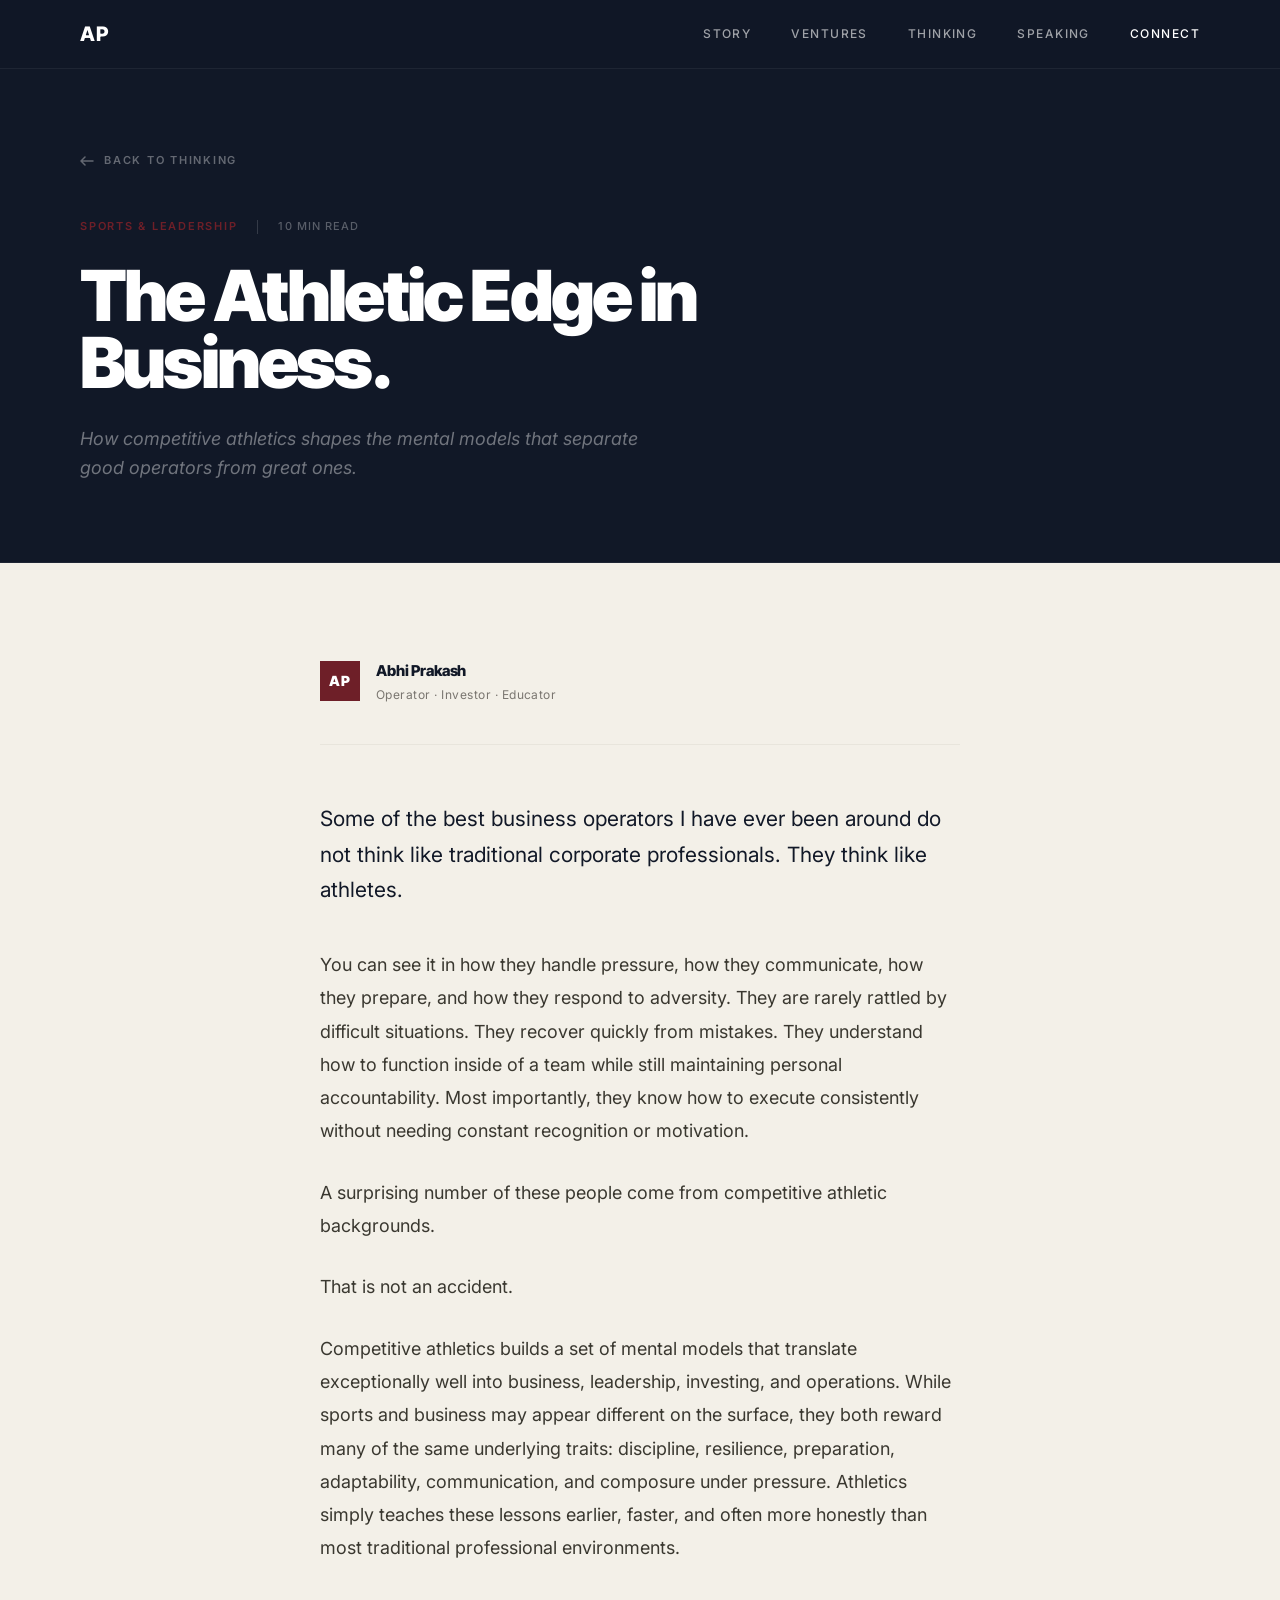
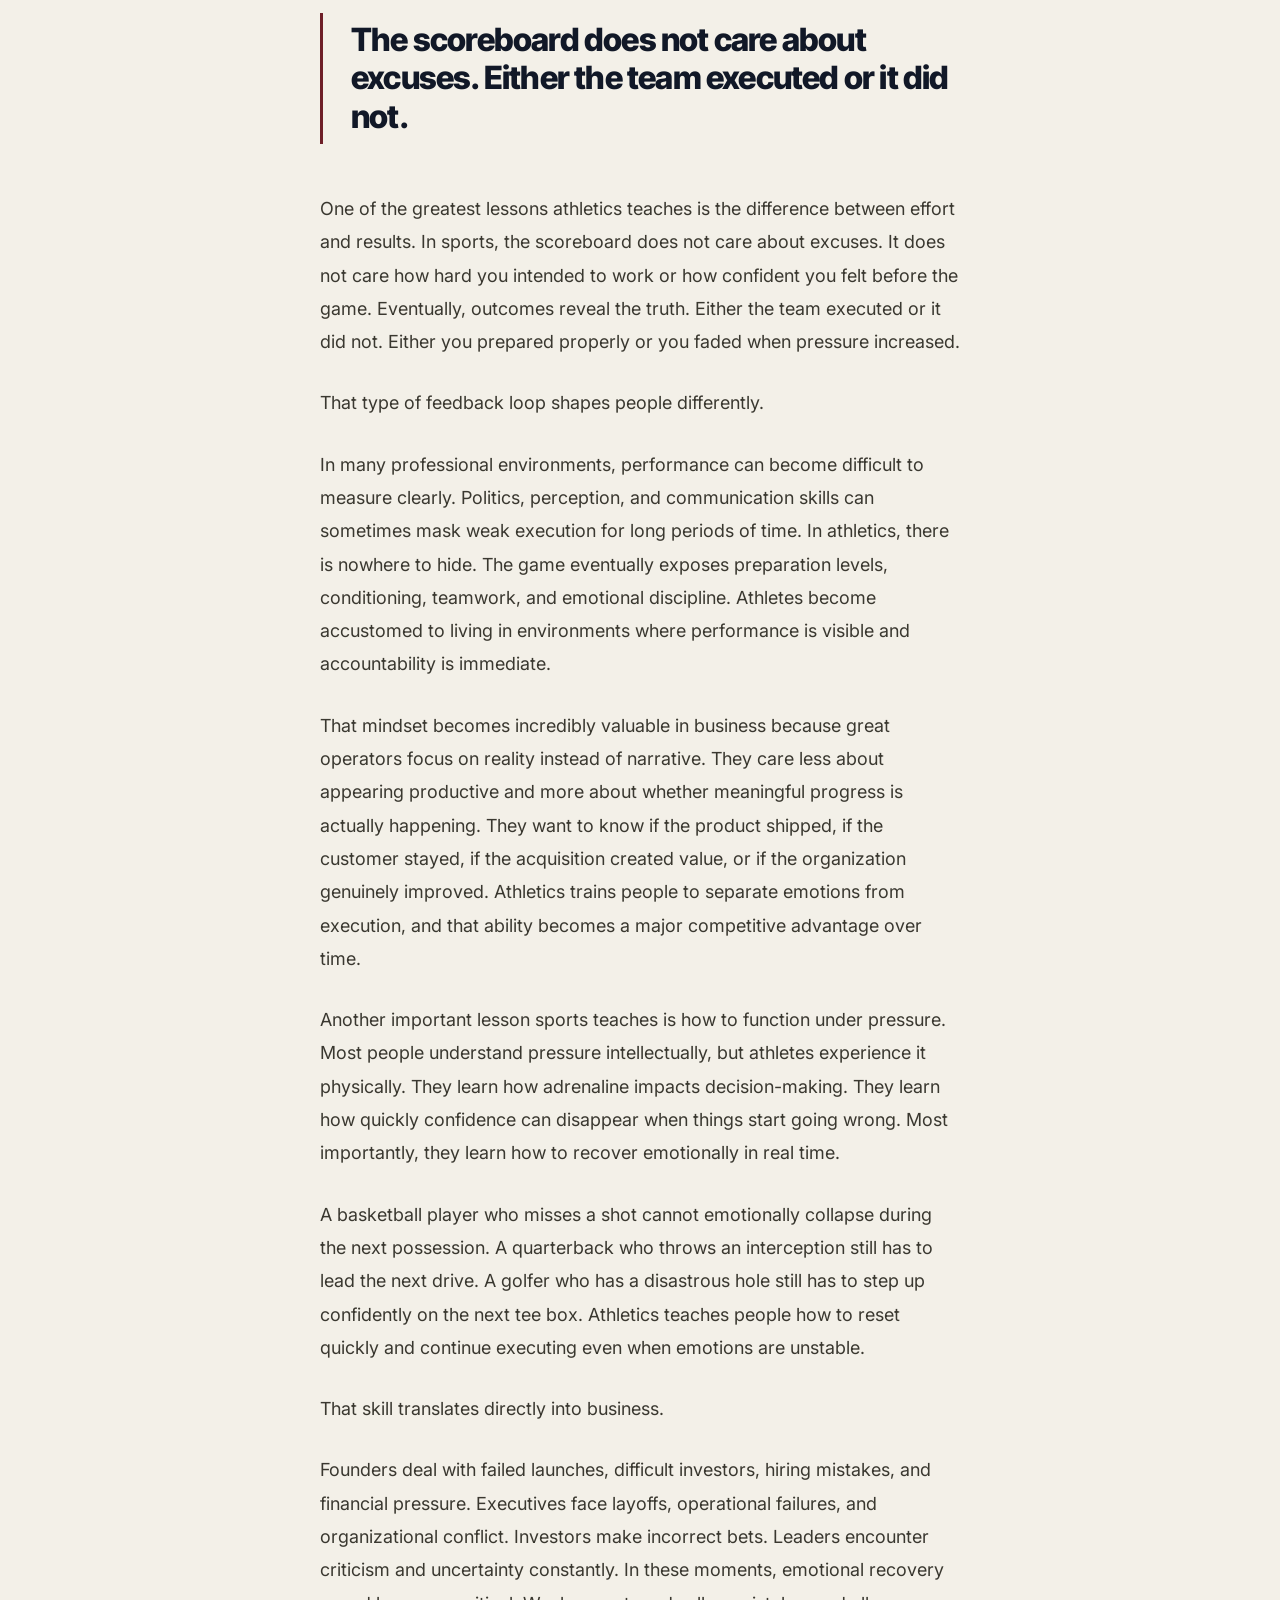
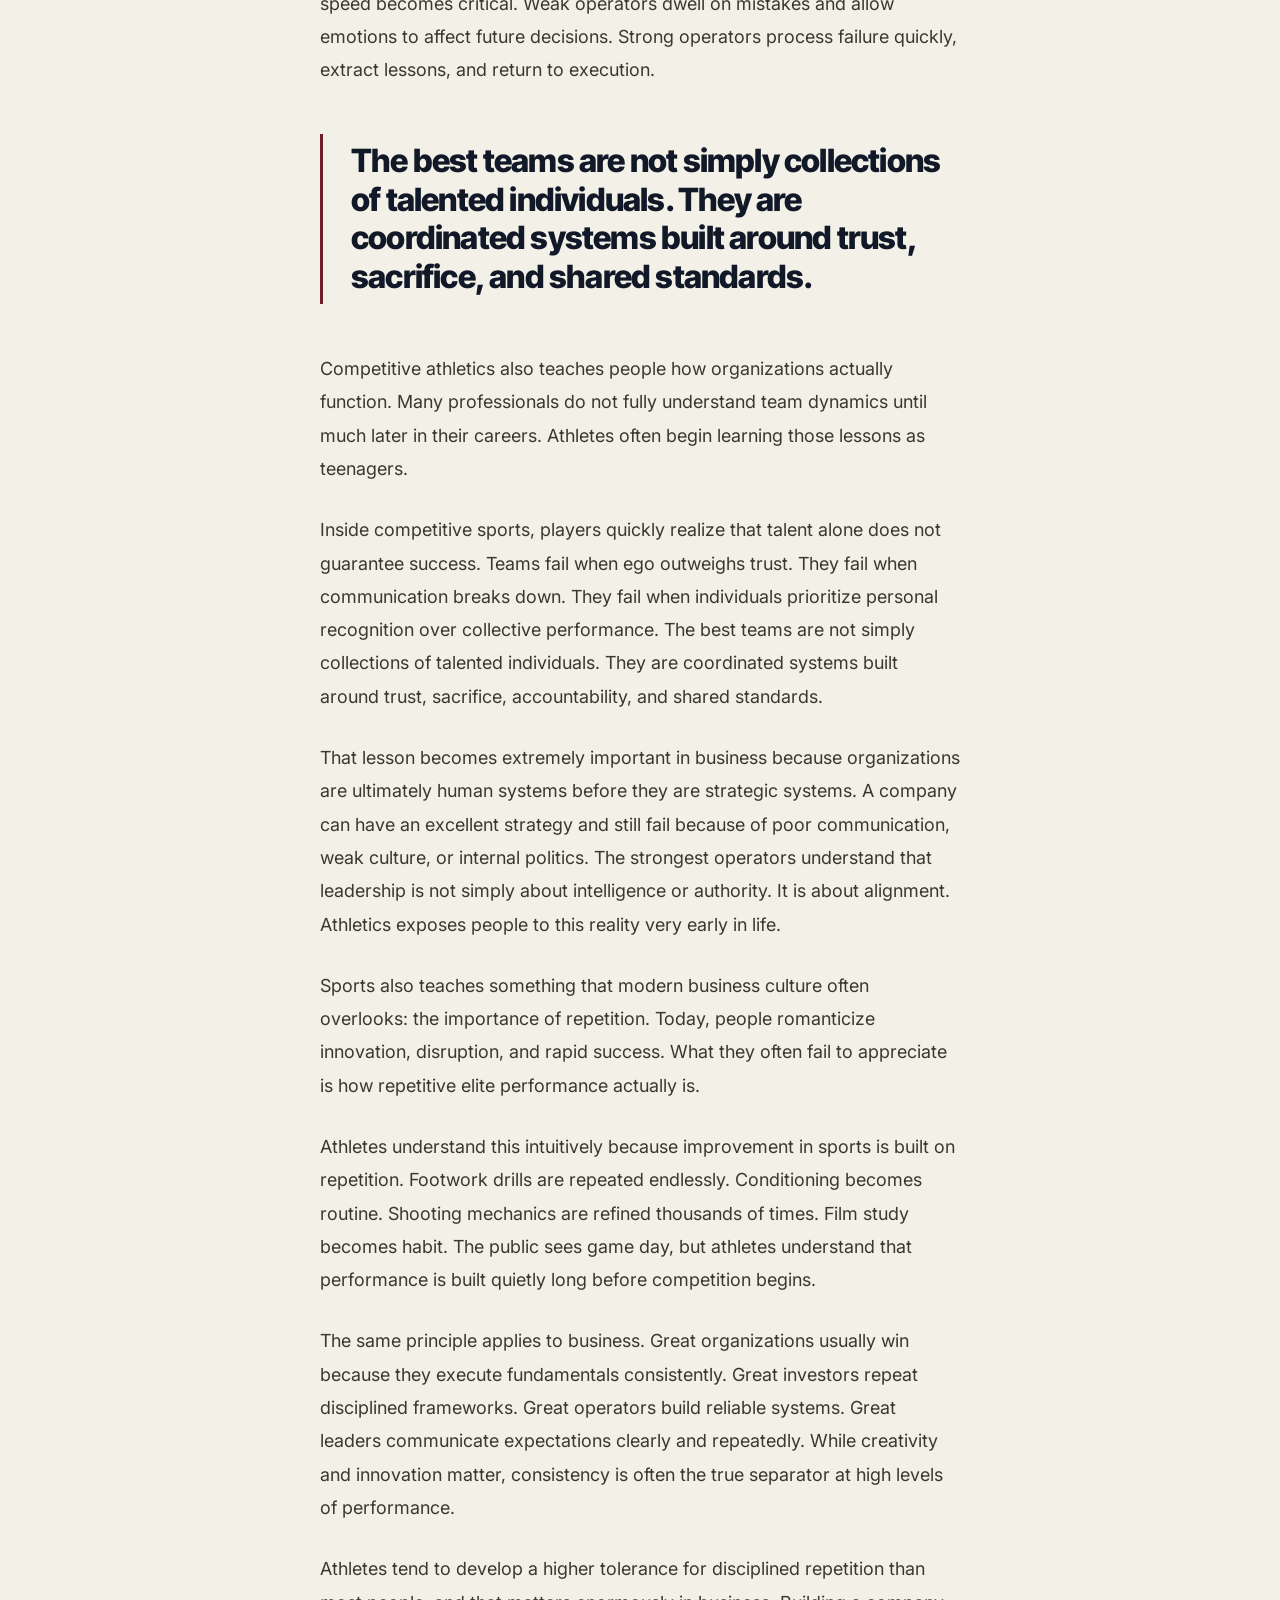
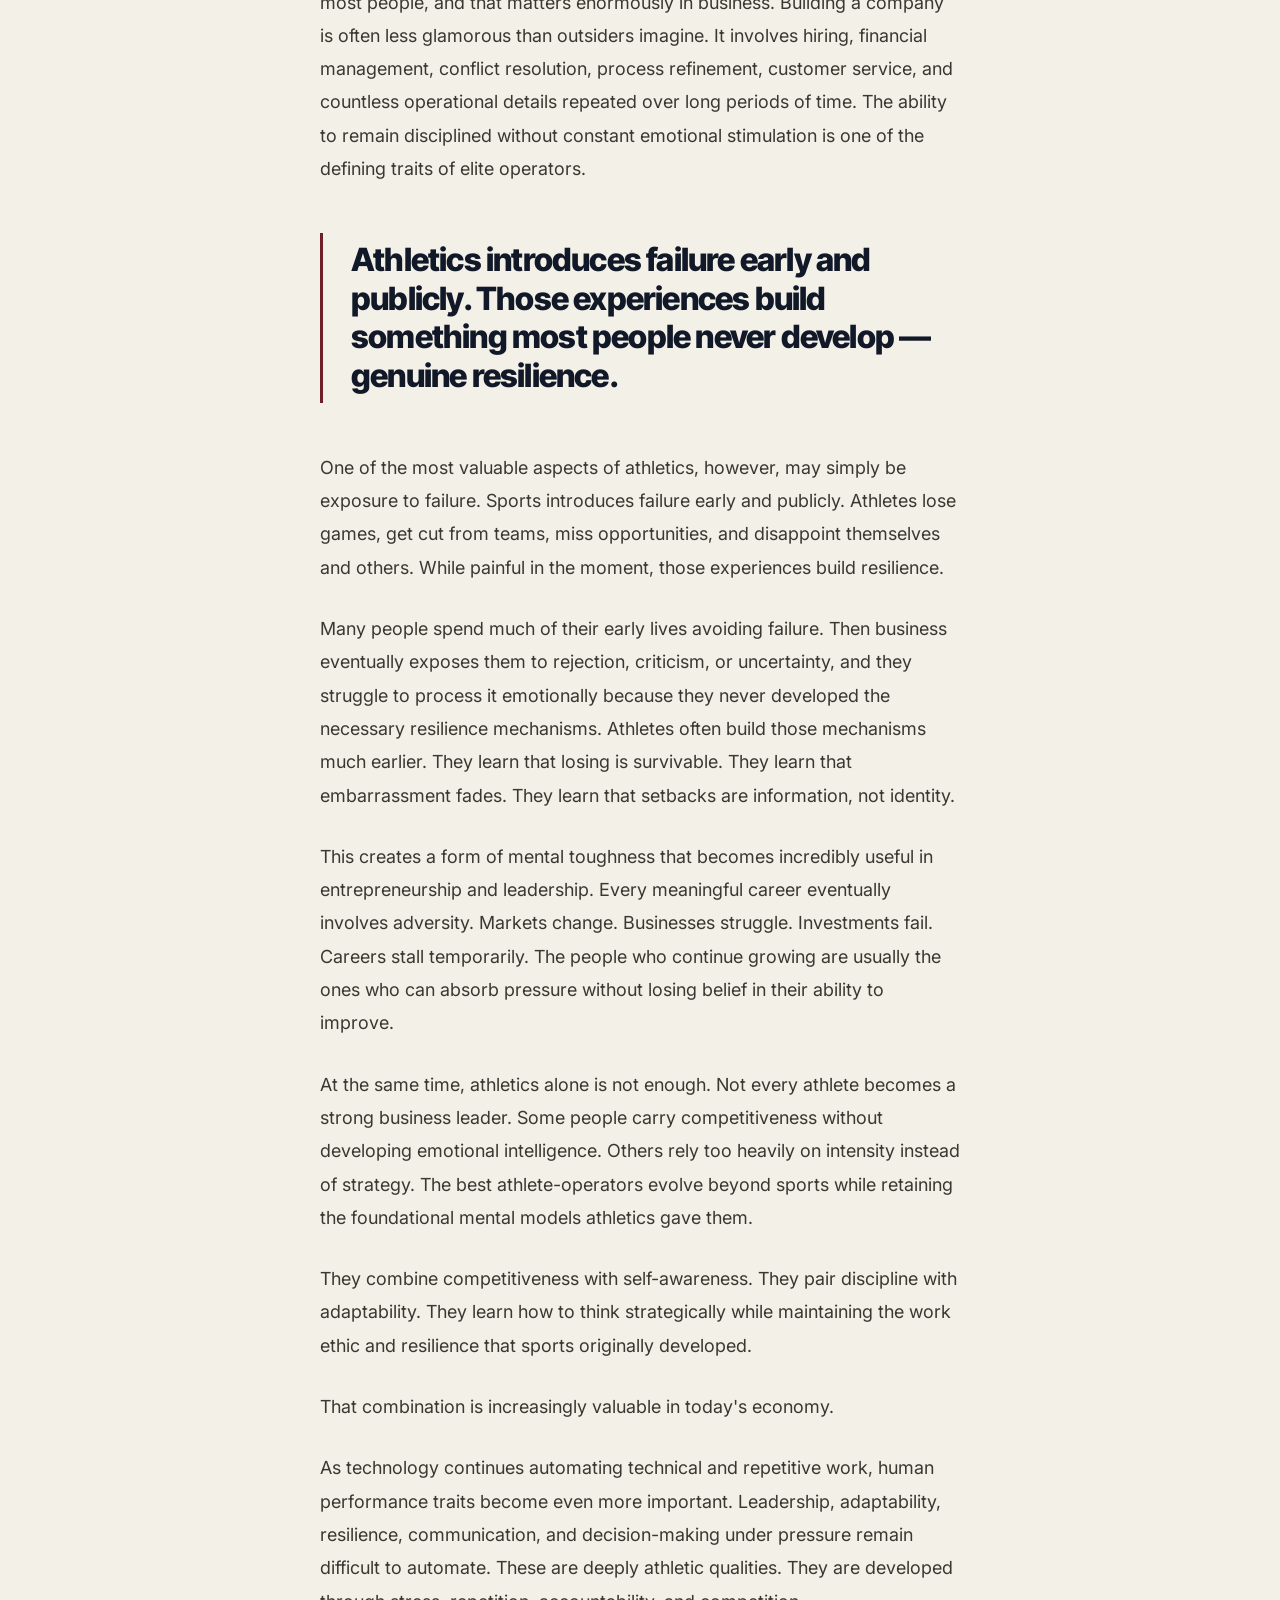
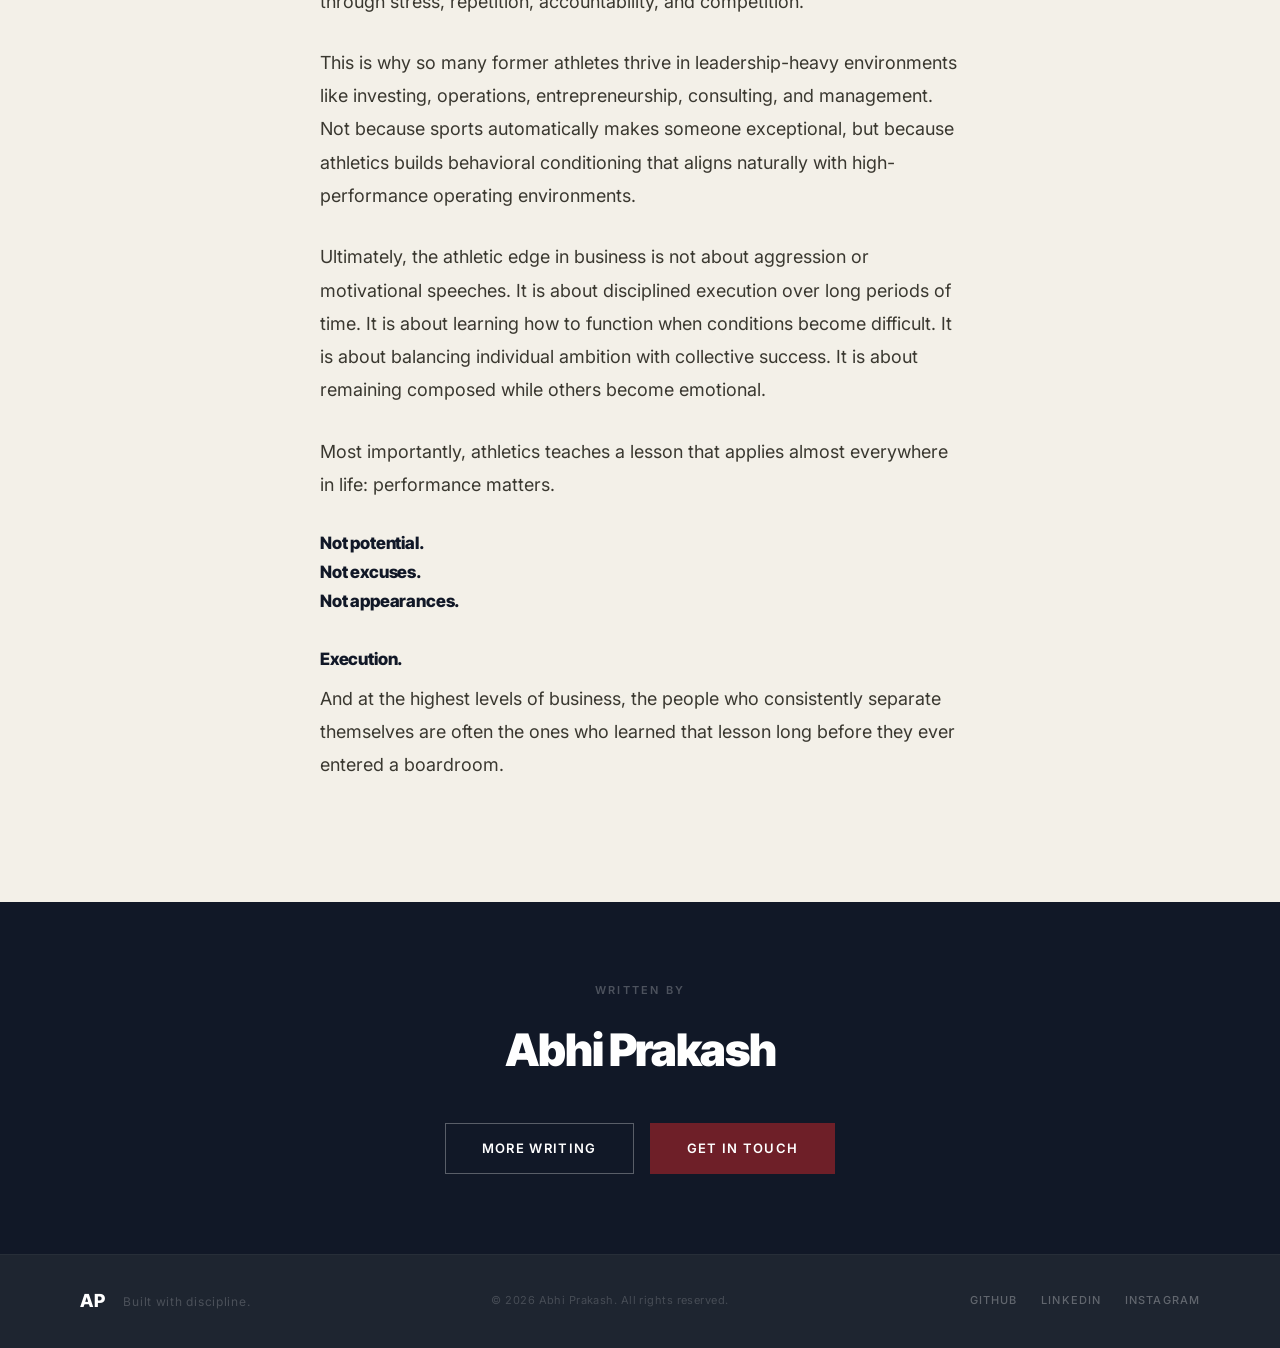
==== athletic-edge.html @ 9a42ff77 "Add Athletic Edge in Business article with linked card Creates full article page (athletic-edge.html" ====
<!DOCTYPE html>
<html lang="en">
<head>
  <meta charset="UTF-8" />
  <meta name="viewport" content="width=device-width, initial-scale=1.0" />
  <title>The Athletic Edge in Business — Abhi Prakash</title>
  <meta name="description" content="How competitive athletics shapes the mental models that separate good operators from great ones." />
  <link rel="canonical" href="https://abhiprakash.com/athletic-edge" />
  <link rel="stylesheet" href="styles.css" />
  <link rel="preconnect" href="https://fonts.googleapis.com" />
  <link rel="preconnect" href="https://fonts.gstatic.com" crossorigin />
  <link href="https://fonts.googleapis.com/css2?family=Inter:wght@300;400;500;600&family=Inter+Tight:ital,wght@0,700;0,800;0,900;1,800&display=swap" rel="stylesheet" />
  <style>
    /* ── Article page overrides ── */
    .article-hero {
      background: var(--midnight);
      padding: calc(var(--nav-h) + 80px) 0 80px;
      position: relative;
      overflow: hidden;
    }
    .article-hero::after {
      content: '';
      position: absolute;
      bottom: 0; left: 0; right: 0;
      height: 1px;
      background: rgba(255,255,255,.06);
    }
    .article-hero__back {
      display: inline-flex;
      align-items: center;
      gap: 10px;
      font-size: 0.6875rem;
      font-weight: 600;
      letter-spacing: 0.16em;
      text-transform: uppercase;
      color: rgba(255,255,255,.35);
      margin-bottom: 48px;
      transition: color 0.2s;
    }
    .article-hero__back:hover { color: var(--white); }
    .article-hero__back svg { transition: transform 0.2s; }
    .article-hero__back:hover svg { transform: translateX(-3px); }
    .article-hero__meta {
      display: flex;
      align-items: center;
      gap: 20px;
      margin-bottom: 28px;
    }
    .article-hero__cat {
      font-size: 0.6875rem;
      font-weight: 600;
      letter-spacing: 0.16em;
      text-transform: uppercase;
      color: var(--red);
    }
    .article-hero__sep {
      width: 1px;
      height: 14px;
      background: rgba(255,255,255,.15);
    }
    .article-hero__time {
      font-size: 0.6875rem;
      font-weight: 500;
      letter-spacing: 0.1em;
      text-transform: uppercase;
      color: rgba(255,255,255,.3);
    }
    .article-hero__title {
      font-family: var(--font-display);
      font-weight: 900;
      font-size: clamp(2.75rem, 5.5vw, 5.5rem);
      letter-spacing: -0.04em;
      line-height: 0.95;
      color: var(--white);
      margin-bottom: 28px;
      max-width: 760px;
    }
    .article-hero__sub {
      font-size: 1.125rem;
      color: rgba(255,255,255,.4);
      line-height: 1.6;
      max-width: 560px;
      font-style: italic;
    }

    /* ── Article body ── */
    .article-body {
      background: var(--off-white);
      padding: 96px 0 120px;
    }
    .article-body .container {
      max-width: 720px;
    }
    .article-body__author {
      display: flex;
      align-items: center;
      gap: 16px;
      padding-bottom: 40px;
      margin-bottom: 56px;
      border-bottom: 1px solid var(--gray-100);
    }
    .article-body__author-name {
      font-family: var(--font-display);
      font-weight: 800;
      font-size: 0.9375rem;
      letter-spacing: -0.01em;
      color: var(--midnight);
    }
    .article-body__author-title {
      font-size: 0.75rem;
      color: var(--gray-500);
      letter-spacing: 0.04em;
      margin-top: 2px;
    }
    .article-body__dot {
      width: 40px;
      height: 40px;
      background: var(--red);
      flex-shrink: 0;
      display: flex;
      align-items: center;
      justify-content: center;
      font-family: var(--font-display);
      font-weight: 900;
      font-size: 0.875rem;
      color: var(--white);
      letter-spacing: 0.04em;
    }

    /* ── Prose ── */
    .prose p {
      font-size: 1.125rem;
      line-height: 1.85;
      color: #3A3830;
      margin-bottom: 28px;
    }
    .prose p:last-child { margin-bottom: 0; }
    .prose p.prose__lead {
      font-size: 1.3125rem;
      font-weight: 400;
      line-height: 1.7;
      color: var(--midnight);
      margin-bottom: 40px;
    }
    .prose .prose__pull {
      font-family: var(--font-display);
      font-weight: 800;
      font-size: clamp(1.5rem, 2.5vw, 2rem);
      letter-spacing: -0.025em;
      line-height: 1.2;
      color: var(--midnight);
      border-left: 3px solid var(--red);
      padding: 8px 0 8px 28px;
      margin: 48px 0;
    }
    .prose .prose__close {
      font-family: var(--font-display);
      font-weight: 800;
      font-size: 1.0625rem;
      letter-spacing: -0.01em;
      color: var(--midnight);
      line-height: 1.7;
      margin-bottom: 8px !important;
    }

    /* ── Article footer ── */
    .article-footer-band {
      background: var(--midnight);
      padding: 80px 0;
      text-align: center;
    }
    .article-footer-band__label {
      font-size: 0.6875rem;
      font-weight: 600;
      letter-spacing: 0.2em;
      text-transform: uppercase;
      color: rgba(255,255,255,.25);
      margin-bottom: 16px;
    }
    .article-footer-band__name {
      font-family: var(--font-display);
      font-weight: 900;
      font-size: clamp(2rem, 3.5vw, 3.5rem);
      letter-spacing: -0.03em;
      color: var(--white);
      margin-bottom: 36px;
    }
    .article-footer-band__actions {
      display: flex;
      align-items: center;
      justify-content: center;
      gap: 16px;
      flex-wrap: wrap;
    }

    @media (max-width: 768px) {
      .article-hero { padding: calc(var(--nav-h) + 48px) 0 56px; }
      .prose p { font-size: 1.0625rem; }
      .prose .prose__pull { font-size: 1.375rem; margin: 36px 0; }
    }
  </style>
</head>
<body>

  <!-- ── NAV ── -->
  <header class="nav scrolled" id="nav">
    <div class="nav__inner">
      <a href="index.html" class="nav__logo">AP</a>
      <nav class="nav__links" aria-label="Primary">
        <a href="index.html#story" class="nav__link">Story</a>
        <a href="index.html#ventures" class="nav__link">Ventures</a>
        <a href="index.html#thinking" class="nav__link">Thinking</a>
        <a href="index.html#speaking" class="nav__link">Speaking</a>
        <a href="index.html#contact" class="nav__link nav__link--accent">Connect</a>
      </nav>
      <button class="nav__toggle" id="navToggle" aria-label="Open menu" aria-expanded="false">
        <span></span><span></span>
      </button>
    </div>
    <nav class="nav__drawer" id="navDrawer" aria-label="Mobile">
      <a href="index.html#story" class="nav__drawer-link">Story</a>
      <a href="index.html#ventures" class="nav__drawer-link">Ventures</a>
      <a href="index.html#thinking" class="nav__drawer-link">Thinking</a>
      <a href="index.html#speaking" class="nav__drawer-link">Speaking</a>
      <a href="index.html#contact" class="nav__drawer-link">Connect</a>
    </nav>
  </header>

  <!-- ── ARTICLE HERO ── -->
  <section class="article-hero">
    <div class="container">
      <a href="index.html#thinking" class="article-hero__back">
        <svg width="14" height="10" viewBox="0 0 14 10" fill="none" aria-hidden="true">
          <path d="M13 5H1M1 5L5 1M1 5L5 9" stroke="currentColor" stroke-width="1.5" stroke-linecap="round" stroke-linejoin="round"/>
        </svg>
        Back to Thinking
      </a>
      <div class="article-hero__meta">
        <span class="article-hero__cat">Sports &amp; Leadership</span>
        <span class="article-hero__sep"></span>
        <span class="article-hero__time">10 min read</span>
      </div>
      <h1 class="article-hero__title">The Athletic Edge in Business.</h1>
      <p class="article-hero__sub">How competitive athletics shapes the mental models that separate good operators from great ones.</p>
    </div>
  </section>

  <!-- ── ARTICLE BODY ── -->
  <article class="article-body">
    <div class="container">

      <div class="article-body__author">
        <div class="article-body__dot">AP</div>
        <div>
          <div class="article-body__author-name">Abhi Prakash</div>
          <div class="article-body__author-title">Operator &middot; Investor &middot; Educator</div>
        </div>
      </div>

      <div class="prose">
        <p class="prose__lead">Some of the best business operators I have ever been around do not think like traditional corporate professionals. They think like athletes.</p>

        <p>You can see it in how they handle pressure, how they communicate, how they prepare, and how they respond to adversity. They are rarely rattled by difficult situations. They recover quickly from mistakes. They understand how to function inside of a team while still maintaining personal accountability. Most importantly, they know how to execute consistently without needing constant recognition or motivation.</p>

        <p>A surprising number of these people come from competitive athletic backgrounds.</p>

        <p>That is not an accident.</p>

        <p>Competitive athletics builds a set of mental models that translate exceptionally well into business, leadership, investing, and operations. While sports and business may appear different on the surface, they both reward many of the same underlying traits: discipline, resilience, preparation, adaptability, communication, and composure under pressure. Athletics simply teaches these lessons earlier, faster, and often more honestly than most traditional professional environments.</p>

        <div class="prose__pull">The scoreboard does not care about excuses. Either the team executed or it did not.</div>

        <p>One of the greatest lessons athletics teaches is the difference between effort and results. In sports, the scoreboard does not care about excuses. It does not care how hard you intended to work or how confident you felt before the game. Eventually, outcomes reveal the truth. Either the team executed or it did not. Either you prepared properly or you faded when pressure increased.</p>

        <p>That type of feedback loop shapes people differently.</p>

        <p>In many professional environments, performance can become difficult to measure clearly. Politics, perception, and communication skills can sometimes mask weak execution for long periods of time. In athletics, there is nowhere to hide. The game eventually exposes preparation levels, conditioning, teamwork, and emotional discipline. Athletes become accustomed to living in environments where performance is visible and accountability is immediate.</p>

        <p>That mindset becomes incredibly valuable in business because great operators focus on reality instead of narrative. They care less about appearing productive and more about whether meaningful progress is actually happening. They want to know if the product shipped, if the customer stayed, if the acquisition created value, or if the organization genuinely improved. Athletics trains people to separate emotions from execution, and that ability becomes a major competitive advantage over time.</p>

        <p>Another important lesson sports teaches is how to function under pressure. Most people understand pressure intellectually, but athletes experience it physically. They learn how adrenaline impacts decision-making. They learn how quickly confidence can disappear when things start going wrong. Most importantly, they learn how to recover emotionally in real time.</p>

        <p>A basketball player who misses a shot cannot emotionally collapse during the next possession. A quarterback who throws an interception still has to lead the next drive. A golfer who has a disastrous hole still has to step up confidently on the next tee box. Athletics teaches people how to reset quickly and continue executing even when emotions are unstable.</p>

        <p>That skill translates directly into business.</p>

        <p>Founders deal with failed launches, difficult investors, hiring mistakes, and financial pressure. Executives face layoffs, operational failures, and organizational conflict. Investors make incorrect bets. Leaders encounter criticism and uncertainty constantly. In these moments, emotional recovery speed becomes critical. Weak operators dwell on mistakes and allow emotions to affect future decisions. Strong operators process failure quickly, extract lessons, and return to execution.</p>

        <div class="prose__pull">The best teams are not simply collections of talented individuals. They are coordinated systems built around trust, sacrifice, and shared standards.</div>

        <p>Competitive athletics also teaches people how organizations actually function. Many professionals do not fully understand team dynamics until much later in their careers. Athletes often begin learning those lessons as teenagers.</p>

        <p>Inside competitive sports, players quickly realize that talent alone does not guarantee success. Teams fail when ego outweighs trust. They fail when communication breaks down. They fail when individuals prioritize personal recognition over collective performance. The best teams are not simply collections of talented individuals. They are coordinated systems built around trust, sacrifice, accountability, and shared standards.</p>

        <p>That lesson becomes extremely important in business because organizations are ultimately human systems before they are strategic systems. A company can have an excellent strategy and still fail because of poor communication, weak culture, or internal politics. The strongest operators understand that leadership is not simply about intelligence or authority. It is about alignment. Athletics exposes people to this reality very early in life.</p>

        <p>Sports also teaches something that modern business culture often overlooks: the importance of repetition. Today, people romanticize innovation, disruption, and rapid success. What they often fail to appreciate is how repetitive elite performance actually is.</p>

        <p>Athletes understand this intuitively because improvement in sports is built on repetition. Footwork drills are repeated endlessly. Conditioning becomes routine. Shooting mechanics are refined thousands of times. Film study becomes habit. The public sees game day, but athletes understand that performance is built quietly long before competition begins.</p>

        <p>The same principle applies to business. Great organizations usually win because they execute fundamentals consistently. Great investors repeat disciplined frameworks. Great operators build reliable systems. Great leaders communicate expectations clearly and repeatedly. While creativity and innovation matter, consistency is often the true separator at high levels of performance.</p>

        <p>Athletes tend to develop a higher tolerance for disciplined repetition than most people, and that matters enormously in business. Building a company is often less glamorous than outsiders imagine. It involves hiring, financial management, conflict resolution, process refinement, customer service, and countless operational details repeated over long periods of time. The ability to remain disciplined without constant emotional stimulation is one of the defining traits of elite operators.</p>

        <div class="prose__pull">Athletics introduces failure early and publicly. Those experiences build something most people never develop — genuine resilience.</div>

        <p>One of the most valuable aspects of athletics, however, may simply be exposure to failure. Sports introduces failure early and publicly. Athletes lose games, get cut from teams, miss opportunities, and disappoint themselves and others. While painful in the moment, those experiences build resilience.</p>

        <p>Many people spend much of their early lives avoiding failure. Then business eventually exposes them to rejection, criticism, or uncertainty, and they struggle to process it emotionally because they never developed the necessary resilience mechanisms. Athletes often build those mechanisms much earlier. They learn that losing is survivable. They learn that embarrassment fades. They learn that setbacks are information, not identity.</p>

        <p>This creates a form of mental toughness that becomes incredibly useful in entrepreneurship and leadership. Every meaningful career eventually involves adversity. Markets change. Businesses struggle. Investments fail. Careers stall temporarily. The people who continue growing are usually the ones who can absorb pressure without losing belief in their ability to improve.</p>

        <p>At the same time, athletics alone is not enough. Not every athlete becomes a strong business leader. Some people carry competitiveness without developing emotional intelligence. Others rely too heavily on intensity instead of strategy. The best athlete-operators evolve beyond sports while retaining the foundational mental models athletics gave them.</p>

        <p>They combine competitiveness with self-awareness. They pair discipline with adaptability. They learn how to think strategically while maintaining the work ethic and resilience that sports originally developed.</p>

        <p>That combination is increasingly valuable in today's economy.</p>

        <p>As technology continues automating technical and repetitive work, human performance traits become even more important. Leadership, adaptability, resilience, communication, and decision-making under pressure remain difficult to automate. These are deeply athletic qualities. They are developed through stress, repetition, accountability, and competition.</p>

        <p>This is why so many former athletes thrive in leadership-heavy environments like investing, operations, entrepreneurship, consulting, and management. Not because sports automatically makes someone exceptional, but because athletics builds behavioral conditioning that aligns naturally with high-performance operating environments.</p>

        <p>Ultimately, the athletic edge in business is not about aggression or motivational speeches. It is about disciplined execution over long periods of time. It is about learning how to function when conditions become difficult. It is about balancing individual ambition with collective success. It is about remaining composed while others become emotional.</p>

        <p>Most importantly, athletics teaches a lesson that applies almost everywhere in life: performance matters.</p>

        <p class="prose__close">Not potential.<br>Not excuses.<br>Not appearances.<br><br>Execution.</p>

        <p>And at the highest levels of business, the people who consistently separate themselves are often the ones who learned that lesson long before they ever entered a boardroom.</p>
      </div>

    </div>
  </article>

  <!-- ── FOOTER BAND ── -->
  <div class="article-footer-band">
    <p class="article-footer-band__label">Written by</p>
    <p class="article-footer-band__name">Abhi Prakash</p>
    <div class="article-footer-band__actions">
      <a href="index.html#thinking" class="btn btn--ghost">More Writing</a>
      <a href="index.html#contact" class="btn btn--red">Get in Touch</a>
    </div>
  </div>

  <!-- ── FOOTER ── -->
  <footer class="footer">
    <div class="container footer__inner">
      <div class="footer__left">
        <span class="footer__logo">AP</span>
        <span class="footer__tagline">Built with discipline.</span>
      </div>
      <span class="footer__copy">&copy; 2026 Abhi Prakash. All rights reserved.</span>
      <div class="footer__links">
        <a href="https://github.com/AbhiPrakash10" target="_blank" rel="noopener">GitHub</a>
        <a href="https://www.linkedin.com/in/abhi-prakash1/" target="_blank" rel="noopener">LinkedIn</a>
        <a href="https://www.instagram.com/Abhi.Prakash20/" target="_blank" rel="noopener">Instagram</a>
      </div>
    </div>
  </footer>

  <script>
    'use strict';
    // Nav mobile toggle
    const navToggle = document.getElementById('navToggle');
    const navDrawer = document.getElementById('navDrawer');
    navToggle.addEventListener('click', () => {
      const open = navDrawer.classList.toggle('open');
      navToggle.classList.toggle('open', open);
      navToggle.setAttribute('aria-expanded', open);
    });
    navDrawer.querySelectorAll('.nav__drawer-link').forEach(link => {
      link.addEventListener('click', () => {
        navDrawer.classList.remove('open');
        navToggle.classList.remove('open');
        navToggle.setAttribute('aria-expanded', false);
      });
    });
  </script>
</body>
</html>
---- styles.css ----
/* ═══════════════════════════════════════════
   ABHI PRAKASH — Executive Portfolio
   Design System: Obsidian · Warm White · Red
   ═══════════════════════════════════════════ */

/* ── 1. Variables & Reset ── */
*, *::before, *::after { box-sizing: border-box; margin: 0; padding: 0; }

:root {
  --midnight:   #111827;
  --graphite:   #1E2530;
  --off-white:  #F3F0E8;
  --white:      #FFFFFF;
  --red:        #6E1F28;
  --red-hover:  #8B2733;
  --steel:      #324A5F;

  --gray-100:   #E8E5DC;
  --gray-300:   #B8B4A8;
  --gray-500:   #7A7670;
  --gray-700:   #3A3830;

  --font-display: 'Inter Tight', 'Helvetica Neue', 'Arial Black', sans-serif;
  --font-body:    'Inter', system-ui, -apple-system, sans-serif;

  --nav-h: 68px;
  --container: 1200px;
  --ease: cubic-bezier(0.25, 0.46, 0.45, 0.94);
}

html {
  scroll-behavior: smooth;
  font-size: 16px;
  -webkit-text-size-adjust: 100%;
}

body {
  font-family: var(--font-body);
  background: var(--white);
  color: var(--gray-700);
  line-height: 1.6;
  -webkit-font-smoothing: antialiased;
  -moz-osx-font-smoothing: grayscale;
  overflow-x: hidden;
}

img { display: block; max-width: 100%; height: auto; }
a { color: inherit; text-decoration: none; }
button { cursor: pointer; font-family: var(--font-body); }

/* ── 2. Layout ── */
.container {
  max-width: var(--container);
  margin: 0 auto;
  padding: 0 40px;
}
@media (max-width: 768px) { .container { padding: 0 24px; } }

/* ── 3. Eyebrow Labels ── */
.eyebrow {
  display: flex;
  align-items: center;
  gap: 14px;
  margin-bottom: 36px;
}
.eyebrow__line {
  display: block;
  width: 28px;
  height: 1.5px;
  background: var(--red);
  flex-shrink: 0;
}
.eyebrow__text {
  font-family: var(--font-body);
  font-size: 0.6875rem;
  font-weight: 600;
  letter-spacing: 0.22em;
  text-transform: uppercase;
  color: var(--red);
}
.eyebrow--light .eyebrow__text { color: rgba(255,255,255,.4); }
.eyebrow--light .eyebrow__line { background: var(--red); }

/* ── 4. Buttons ── */
.btn {
  display: inline-flex;
  align-items: center;
  gap: 10px;
  padding: 14px 36px;
  font-family: var(--font-body);
  font-size: 0.8125rem;
  font-weight: 600;
  letter-spacing: 0.1em;
  text-transform: uppercase;
  white-space: nowrap;
  border: 1px solid transparent;
  transition: background 0.22s var(--ease), color 0.22s var(--ease), border-color 0.22s var(--ease);
}
.btn--red {
  background: var(--red);
  color: var(--white);
  border-color: var(--red);
}
.btn--red:hover { background: var(--red-hover); border-color: var(--red-hover); }
.btn--ghost {
  background: transparent;
  color: var(--white);
  border-color: rgba(255,255,255,.3);
}
.btn--ghost:hover { border-color: var(--white); background: rgba(255,255,255,.05); }
.btn--full { width: 100%; justify-content: center; }

/* ── 5. Navigation ── */
.nav {
  position: fixed;
  top: 0; left: 0; right: 0;
  z-index: 100;
  transition: background 0.3s var(--ease), border-color 0.3s var(--ease);
  border-bottom: 1px solid transparent;
}
.nav.scrolled {
  background: rgba(17, 24, 39, 0.97);
  backdrop-filter: blur(16px);
  -webkit-backdrop-filter: blur(16px);
  border-bottom-color: rgba(255,255,255,.06);
}
.nav__inner {
  max-width: var(--container);
  margin: 0 auto;
  padding: 0 40px;
  height: var(--nav-h);
  display: flex;
  align-items: center;
  justify-content: space-between;
}
.nav__logo {
  font-family: var(--font-display);
  font-weight: 800;
  font-size: 1.25rem;
  color: var(--white);
  letter-spacing: 0.04em;
  transition: color 0.2s;
}
.nav__logo:hover { color: rgba(255,255,255,.7); }
.nav__links {
  display: flex;
  align-items: center;
  gap: 40px;
}
.nav__link {
  font-size: 0.75rem;
  font-weight: 500;
  letter-spacing: 0.12em;
  text-transform: uppercase;
  color: rgba(255,255,255,.6);
  transition: color 0.2s;
  position: relative;
}
.nav__link::after {
  content: '';
  position: absolute;
  bottom: -3px; left: 0;
  width: 0; height: 1px;
  background: var(--red);
  transition: width 0.25s var(--ease);
}
.nav__link:hover { color: var(--white); }
.nav__link:hover::after { width: 100%; }
.nav__link--accent { color: var(--white); }

.nav__toggle {
  display: none;
  flex-direction: column;
  gap: 6px;
  background: none;
  border: none;
  padding: 4px;
}
.nav__toggle span {
  display: block;
  width: 22px; height: 1.5px;
  background: var(--white);
  transition: all 0.25s;
}
.nav__toggle.open span:first-child { transform: translateY(7.5px) rotate(45deg); }
.nav__toggle.open span:last-child  { transform: translateY(-7.5px) rotate(-45deg); }

.nav__drawer {
  display: none;
  flex-direction: column;
  background: rgba(17,24,39,.98);
  border-top: 1px solid rgba(255,255,255,.06);
  padding: 16px 40px 28px;
}
.nav__drawer.open { display: flex; }
.nav__drawer-link {
  color: rgba(255,255,255,.7);
  font-size: 1rem;
  font-weight: 500;
  padding: 14px 0;
  border-bottom: 1px solid rgba(255,255,255,.06);
  transition: color 0.2s;
}
.nav__drawer-link:last-child { border-bottom: none; }
.nav__drawer-link:hover { color: var(--white); }

@media (max-width: 768px) {
  .nav__links { display: none; }
  .nav__toggle { display: flex; }
  .nav__inner { padding: 0 24px; }
  .nav__drawer { padding: 16px 24px 28px; }
}

/* ── 6. Hero ── */
.hero {
  position: relative;
  min-height: 100vh;
  background: var(--midnight);
  display: flex;
  flex-direction: column;
  justify-content: center;
  overflow: hidden;
}
.hero__inner {
  max-width: var(--container);
  margin: 0 auto;
  padding: calc(var(--nav-h) + 60px) 40px 100px;
  position: relative;
  z-index: 1;
}
.hero__eyebrow {
  display: flex;
  align-items: center;
  gap: 20px;
  margin-bottom: 40px;
  opacity: 0;
  animation: fadeUp 0.7s 0.1s var(--ease) forwards;
}
.hero__eyebrow span {
  font-size: 0.6875rem;
  font-weight: 500;
  letter-spacing: 0.18em;
  text-transform: uppercase;
  color: rgba(255,255,255,.35);
}
.hero__eyebrow-sep {
  display: block;
  width: 20px;
  height: 1px;
  background: rgba(255,255,255,.2) !important;
  letter-spacing: 0 !important;
}
.hero__headline {
  font-family: var(--font-display);
  font-weight: 900;
  font-size: clamp(3.25rem, 7vw, 7rem);
  line-height: 0.95;
  letter-spacing: -0.04em;
  color: var(--white);
  margin-bottom: 32px;
  opacity: 0;
  animation: fadeUp 0.8s 0.3s var(--ease) forwards;
}
.hero__descriptor {
  font-size: 0.8125rem;
  font-weight: 500;
  letter-spacing: 0.2em;
  text-transform: uppercase;
  color: rgba(255,255,255,.35);
  margin-bottom: 52px;
  opacity: 0;
  animation: fadeUp 0.7s 0.5s var(--ease) forwards;
}
.hero__actions {
  display: flex;
  gap: 14px;
  flex-wrap: wrap;
  opacity: 0;
  animation: fadeUp 0.7s 0.65s var(--ease) forwards;
}
.hero__scroll {
  position: absolute;
  bottom: 40px;
  left: 50%;
  transform: translateX(-50%);
  display: flex;
  flex-direction: column;
  align-items: center;
  gap: 10px;
  z-index: 1;
  opacity: 0;
  animation: fadeIn 0.8s 1.2s var(--ease) forwards;
}
.hero__scroll-line {
  width: 1px;
  height: 48px;
  background: linear-gradient(to bottom, transparent, rgba(110,31,40,.6), transparent);
  animation: scrollPulse 2.5s 1.5s ease-in-out infinite;
}
.hero__scroll-label {
  font-size: 0.625rem;
  letter-spacing: 0.2em;
  text-transform: uppercase;
  color: rgba(255,255,255,.2);
}

@media (max-width: 768px) {
  .hero__inner { padding: calc(var(--nav-h) + 40px) 24px 80px; }
  .hero__eyebrow { flex-direction: column; align-items: flex-start; gap: 8px; }
  .hero__eyebrow-sep { display: none !important; }
  .hero__actions { flex-direction: column; }
  .hero__actions .btn { justify-content: center; }
}

/* ── 7. Manifesto Band ── */
.manifesto {
  background: var(--graphite);
  padding: 100px 40px;
  text-align: center;
  border-top: 1px solid rgba(255,255,255,.04);
  border-bottom: 1px solid rgba(255,255,255,.04);
}
.manifesto__quote {
  font-family: var(--font-display);
  font-weight: 800;
  font-size: clamp(2.25rem, 4.5vw, 4.5rem);
  letter-spacing: -0.03em;
  line-height: 1.1;
  color: var(--white);
  opacity: 0.92;
}
@media (max-width: 768px) { .manifesto { padding: 72px 24px; } }

/* ── 8. Story ── */
.story {
  background: var(--off-white);
  padding: 120px 0;
}
.story__layout {
  display: grid;
  grid-template-columns: 420px 1fr;
  gap: 80px;
  align-items: start;
}
.story__photo-frame {
  aspect-ratio: 3/4;
  overflow: hidden;
  background: var(--gray-100);
}
.story__photo {
  width: 100%;
  height: 100%;
  object-fit: cover;
  object-position: center top;
  display: block;
  transition: transform 0.8s var(--ease);
}
.story__photo-frame:hover .story__photo { transform: scale(1.02); }
.story__caption {
  font-size: 0.6875rem;
  letter-spacing: 0.1em;
  text-transform: uppercase;
  color: var(--gray-500);
  margin-top: 14px;
}
.story__headline {
  font-family: var(--font-display);
  font-weight: 900;
  font-size: clamp(2.5rem, 4vw, 4.5rem);
  letter-spacing: -0.035em;
  line-height: 1.0;
  color: var(--midnight);
  margin-bottom: 40px;
}
.story__bio p {
  font-size: 1rem;
  line-height: 1.8;
  color: var(--gray-500);
  margin-bottom: 20px;
}
.story__bio p:last-child { margin-bottom: 0; }
.story__stats {
  display: grid;
  grid-template-columns: repeat(4, 1fr);
  gap: 24px;
  margin-top: 52px;
  padding-top: 40px;
  border-top: 1px solid var(--gray-100);
}
.story__stat-n {
  display: block;
  font-family: var(--font-display);
  font-weight: 800;
  font-size: 2.25rem;
  letter-spacing: -0.03em;
  color: var(--midnight);
  line-height: 1;
  margin-bottom: 6px;
}
.story__stat-l {
  font-size: 0.6875rem;
  font-weight: 500;
  letter-spacing: 0.1em;
  text-transform: uppercase;
  color: var(--gray-300);
}

@media (max-width: 1024px) {
  .story__layout { grid-template-columns: 340px 1fr; gap: 56px; }
}
@media (max-width: 768px) {
  .story { padding: 80px 0; }
  .story__layout { grid-template-columns: 1fr; gap: 40px; }
  .story__photo-frame { aspect-ratio: 4/3; }
  .story__stats { grid-template-columns: repeat(2, 1fr); }
}

/* ── 9. Ventures ── */
.ventures {
  background: var(--midnight);
  padding: 120px 0;
}
.ventures__headline {
  font-family: var(--font-display);
  font-weight: 900;
  font-size: clamp(2.5rem, 4vw, 4.5rem);
  letter-spacing: -0.035em;
  line-height: 1.0;
  color: var(--white);
  margin-bottom: 72px;
}
.ventures__list { position: relative; }

.venture-item {
  display: grid;
  grid-template-columns: 220px 1fr 140px;
  gap: 40px;
  align-items: center;
  padding: 36px 0;
  border-top: 1px solid rgba(255,255,255,.08);
  position: relative;
  transition: background 0.25s var(--ease);
  cursor: default;
}
.venture-item:last-child { border-bottom: 1px solid rgba(255,255,255,.08); }
.venture-item::before {
  content: '';
  position: absolute;
  top: -1px; left: 0;
  height: 1px; width: 0;
  background: var(--red);
  transition: width 0.45s var(--ease);
}
.venture-item:hover::before { width: 100%; }
.venture-item:hover .venture-name { color: var(--white); }

.venture-num {
  display: block;
  font-family: var(--font-display);
  font-size: 0.6875rem;
  font-weight: 700;
  letter-spacing: 0.12em;
  color: rgba(255,255,255,.2);
  margin-bottom: 8px;
}
.venture-cat {
  display: block;
  font-size: 0.6875rem;
  font-weight: 600;
  letter-spacing: 0.16em;
  text-transform: uppercase;
  color: var(--red);
}
.venture-name {
  font-family: var(--font-display);
  font-weight: 800;
  font-size: clamp(1.5rem, 2.2vw, 2rem);
  letter-spacing: -0.025em;
  color: rgba(255,255,255,.85);
  margin-bottom: 10px;
  transition: color 0.2s;
}
.venture-desc {
  font-size: 0.9375rem;
  color: rgba(255,255,255,.35);
  line-height: 1.65;
}
.venture-link {
  display: flex;
  align-items: center;
  gap: 8px;
  font-size: 0.75rem;
  font-weight: 600;
  letter-spacing: 0.1em;
  text-transform: uppercase;
  color: rgba(255,255,255,.4);
  transition: color 0.2s;
  justify-content: flex-end;
}
.venture-link:hover { color: var(--white); }
.venture-arrow { transition: transform 0.2s var(--ease); }
.venture-link:hover .venture-arrow { transform: translateX(4px); }

@media (max-width: 900px) {
  .venture-item { grid-template-columns: 160px 1fr; grid-template-rows: auto auto; }
  .venture-item__right { grid-column: 2; justify-content: flex-start; }
  .venture-link { justify-content: flex-start; }
}
@media (max-width: 640px) {
  .ventures { padding: 80px 0; }
  .venture-item { grid-template-columns: 1fr; gap: 16px; }
  .venture-item__right { display: none; }
}

/* ── 10. Thinking ── */
.thinking {
  background: var(--off-white);
  padding: 120px 0;
}
.thinking__header {
  display: grid;
  grid-template-columns: 1fr 1fr;
  gap: 48px;
  align-items: end;
  margin-bottom: 72px;
}
.thinking__headline {
  font-family: var(--font-display);
  font-weight: 900;
  font-size: clamp(2.25rem, 3.5vw, 3.75rem);
  letter-spacing: -0.035em;
  line-height: 1.05;
  color: var(--midnight);
}
.thinking__sub {
  font-size: 1rem;
  color: var(--gray-500);
  line-height: 1.75;
  max-width: 380px;
}
.thinking__grid {
  display: grid;
  grid-template-columns: repeat(3, 1fr);
  gap: 2px;
}
.article-card {
  background: var(--white);
  padding: 36px 32px;
  display: flex;
  flex-direction: column;
  gap: 16px;
  position: relative;
  transition: transform 0.3s var(--ease);
  border-top: 2px solid transparent;
}
.article-card:hover { border-top-color: var(--red); transform: translateY(-4px); }
.article-card__top {
  display: flex;
  align-items: center;
  justify-content: space-between;
}
.article-cat {
  font-size: 0.6875rem;
  font-weight: 600;
  letter-spacing: 0.14em;
  text-transform: uppercase;
  color: var(--red);
}
.article-status {
  font-size: 0.625rem;
  font-weight: 600;
  letter-spacing: 0.1em;
  text-transform: uppercase;
  color: var(--gray-300);
  background: var(--gray-100);
  padding: 3px 10px;
}
.article-title {
  font-family: var(--font-display);
  font-weight: 800;
  font-size: 1.25rem;
  letter-spacing: -0.02em;
  line-height: 1.2;
  color: var(--midnight);
  flex: 1;
}
.article-excerpt {
  font-size: 0.9375rem;
  color: var(--gray-500);
  line-height: 1.65;
}
.article-card__footer { margin-top: auto; }
.article-time {
  font-size: 0.6875rem;
  letter-spacing: 0.08em;
  color: var(--gray-300);
  text-transform: uppercase;
}

@media (max-width: 900px) {
  .thinking__header { grid-template-columns: 1fr; }
  .thinking__grid { grid-template-columns: 1fr; gap: 2px; }
}
@media (max-width: 640px) { .thinking { padding: 80px 0; } }

/* ── 11. Speaking ── */
.speaking {
  background: var(--graphite);
  padding: 120px 0;
}
.speaking__headline {
  font-family: var(--font-display);
  font-weight: 900;
  font-size: clamp(2.25rem, 3.5vw, 4rem);
  letter-spacing: -0.035em;
  line-height: 1.0;
  color: var(--white);
  margin-bottom: 72px;
}
.speaking__list { margin-bottom: 64px; }
.speaking-item {
  display: grid;
  grid-template-columns: 120px 1fr;
  gap: 40px;
  align-items: center;
  padding: 28px 0;
  border-top: 1px solid rgba(255,255,255,.07);
  transition: border-top-color 0.2s;
}
.speaking-item:last-child { border-bottom: 1px solid rgba(255,255,255,.07); }
.speaking-item:hover { border-top-color: var(--red); }
.speaking-type {
  font-size: 0.625rem;
  font-weight: 600;
  letter-spacing: 0.18em;
  text-transform: uppercase;
  color: var(--red);
}
.speaking-info h3 {
  font-family: var(--font-display);
  font-weight: 700;
  font-size: 1.125rem;
  letter-spacing: -0.01em;
  color: rgba(255,255,255,.85);
  margin-bottom: 4px;
}
.speaking-info p {
  font-size: 0.875rem;
  color: rgba(255,255,255,.3);
  letter-spacing: 0.02em;
}
.speaking__cta {
  display: flex;
  align-items: center;
  gap: 32px;
  padding-top: 48px;
  border-top: 1px solid rgba(255,255,255,.07);
}
.speaking__cta p {
  font-size: 1rem;
  color: rgba(255,255,255,.4);
  line-height: 1.5;
}

@media (max-width: 640px) {
  .speaking { padding: 80px 0; }
  .speaking-item { grid-template-columns: 1fr; gap: 8px; }
  .speaking__cta { flex-direction: column; align-items: flex-start; gap: 20px; }
}

/* ── 12. Contact ── */
.contact {
  background: var(--midnight);
  padding: 120px 0;
}
.contact__headline {
  font-family: var(--font-display);
  font-weight: 900;
  font-size: clamp(2.5rem, 4vw, 4.5rem);
  letter-spacing: -0.035em;
  line-height: 1.0;
  color: var(--white);
  margin-bottom: 72px;
}
.contact__layout {
  display: grid;
  grid-template-columns: 1fr 1fr;
  gap: 96px;
  align-items: start;
}
.contact__intro {
  font-size: 1rem;
  color: rgba(255,255,255,.45);
  line-height: 1.8;
  margin-bottom: 48px;
}
.contact__links { display: flex; flex-direction: column; gap: 0; }
.contact__link {
  display: flex;
  justify-content: space-between;
  align-items: baseline;
  gap: 24px;
  padding: 18px 0;
  border-bottom: 1px solid rgba(255,255,255,.06);
  transition: border-bottom-color 0.2s;
}
.contact__link:first-child { border-top: 1px solid rgba(255,255,255,.06); }
.contact__link:hover { border-bottom-color: var(--red); }
.contact__link-label {
  font-size: 0.625rem;
  font-weight: 600;
  letter-spacing: 0.16em;
  text-transform: uppercase;
  color: rgba(255,255,255,.25);
  flex-shrink: 0;
  width: 80px;
}
.contact__link-value {
  font-size: 0.9375rem;
  color: rgba(255,255,255,.65);
  transition: color 0.2s;
}
.contact__link:hover .contact__link-value { color: var(--white); }

/* Form */
.contact__form { display: flex; flex-direction: column; gap: 20px; }
.form-row {
  display: grid;
  grid-template-columns: 1fr 1fr;
  gap: 20px;
}
.form-group { display: flex; flex-direction: column; gap: 8px; }
.form-group label {
  font-size: 0.625rem;
  font-weight: 600;
  letter-spacing: 0.18em;
  text-transform: uppercase;
  color: rgba(255,255,255,.25);
}
.form-group input,
.form-group textarea {
  background: rgba(255,255,255,.04);
  border: 1px solid rgba(255,255,255,.1);
  color: var(--white);
  padding: 14px 18px;
  font-family: var(--font-body);
  font-size: 0.9375rem;
  width: 100%;
  transition: border-color 0.2s;
  resize: vertical;
}
.form-group input::placeholder,
.form-group textarea::placeholder { color: rgba(255,255,255,.2); }
.form-group input:focus,
.form-group textarea:focus {
  outline: none;
  border-color: rgba(255,255,255,.3);
}
.form-group input.error,
.form-group textarea.error { border-color: var(--red); }
.form-note {
  font-size: 0.875rem;
  color: rgba(255,255,255,.35);
  text-align: center;
  min-height: 20px;
}
.form-note.success { color: #5aab6e; font-weight: 500; }

@media (max-width: 900px) { .contact__layout { grid-template-columns: 1fr; gap: 64px; } }
@media (max-width: 640px) {
  .contact { padding: 80px 0; }
  .form-row { grid-template-columns: 1fr; }
}

/* ── 13. Footer ── */
.footer {
  background: var(--graphite);
  padding: 32px 0;
  border-top: 1px solid rgba(255,255,255,.04);
}
.footer__inner {
  display: flex;
  align-items: center;
  justify-content: space-between;
  gap: 24px;
  flex-wrap: wrap;
}
.footer__left { display: flex; align-items: center; gap: 18px; }
.footer__logo {
  font-family: var(--font-display);
  font-weight: 800;
  font-size: 1.125rem;
  color: var(--white);
  letter-spacing: 0.04em;
}
.footer__tagline {
  font-size: 0.75rem;
  color: rgba(255,255,255,.2);
  letter-spacing: 0.06em;
}
.footer__copy {
  font-size: 0.6875rem;
  color: rgba(255,255,255,.18);
  letter-spacing: 0.04em;
}
.footer__links { display: flex; gap: 24px; }
.footer__links a {
  font-size: 0.6875rem;
  color: rgba(255,255,255,.3);
  font-weight: 500;
  letter-spacing: 0.1em;
  text-transform: uppercase;
  transition: color 0.2s;
}
.footer__links a:hover { color: var(--white); }

@media (max-width: 768px) {
  .footer__inner { flex-direction: column; text-align: center; }
  .footer__left { flex-direction: column; gap: 6px; }
}

/* ── 14. Animations ── */
@keyframes fadeUp {
  from { opacity: 0; transform: translateY(28px); }
  to   { opacity: 1; transform: translateY(0); }
}
@keyframes fadeIn {
  from { opacity: 0; }
  to   { opacity: 1; }
}
@keyframes scrollPulse {
  0%, 100% { opacity: 0.3; }
  50%       { opacity: 0.9; }
}

/* ── 15. Reveal Utility ── */
.reveal {
  opacity: 0;
  transform: translateY(24px);
  transition: opacity 0.65s var(--ease), transform 0.65s var(--ease);
}
.reveal.visible {
  opacity: 1;
  transform: none;
}
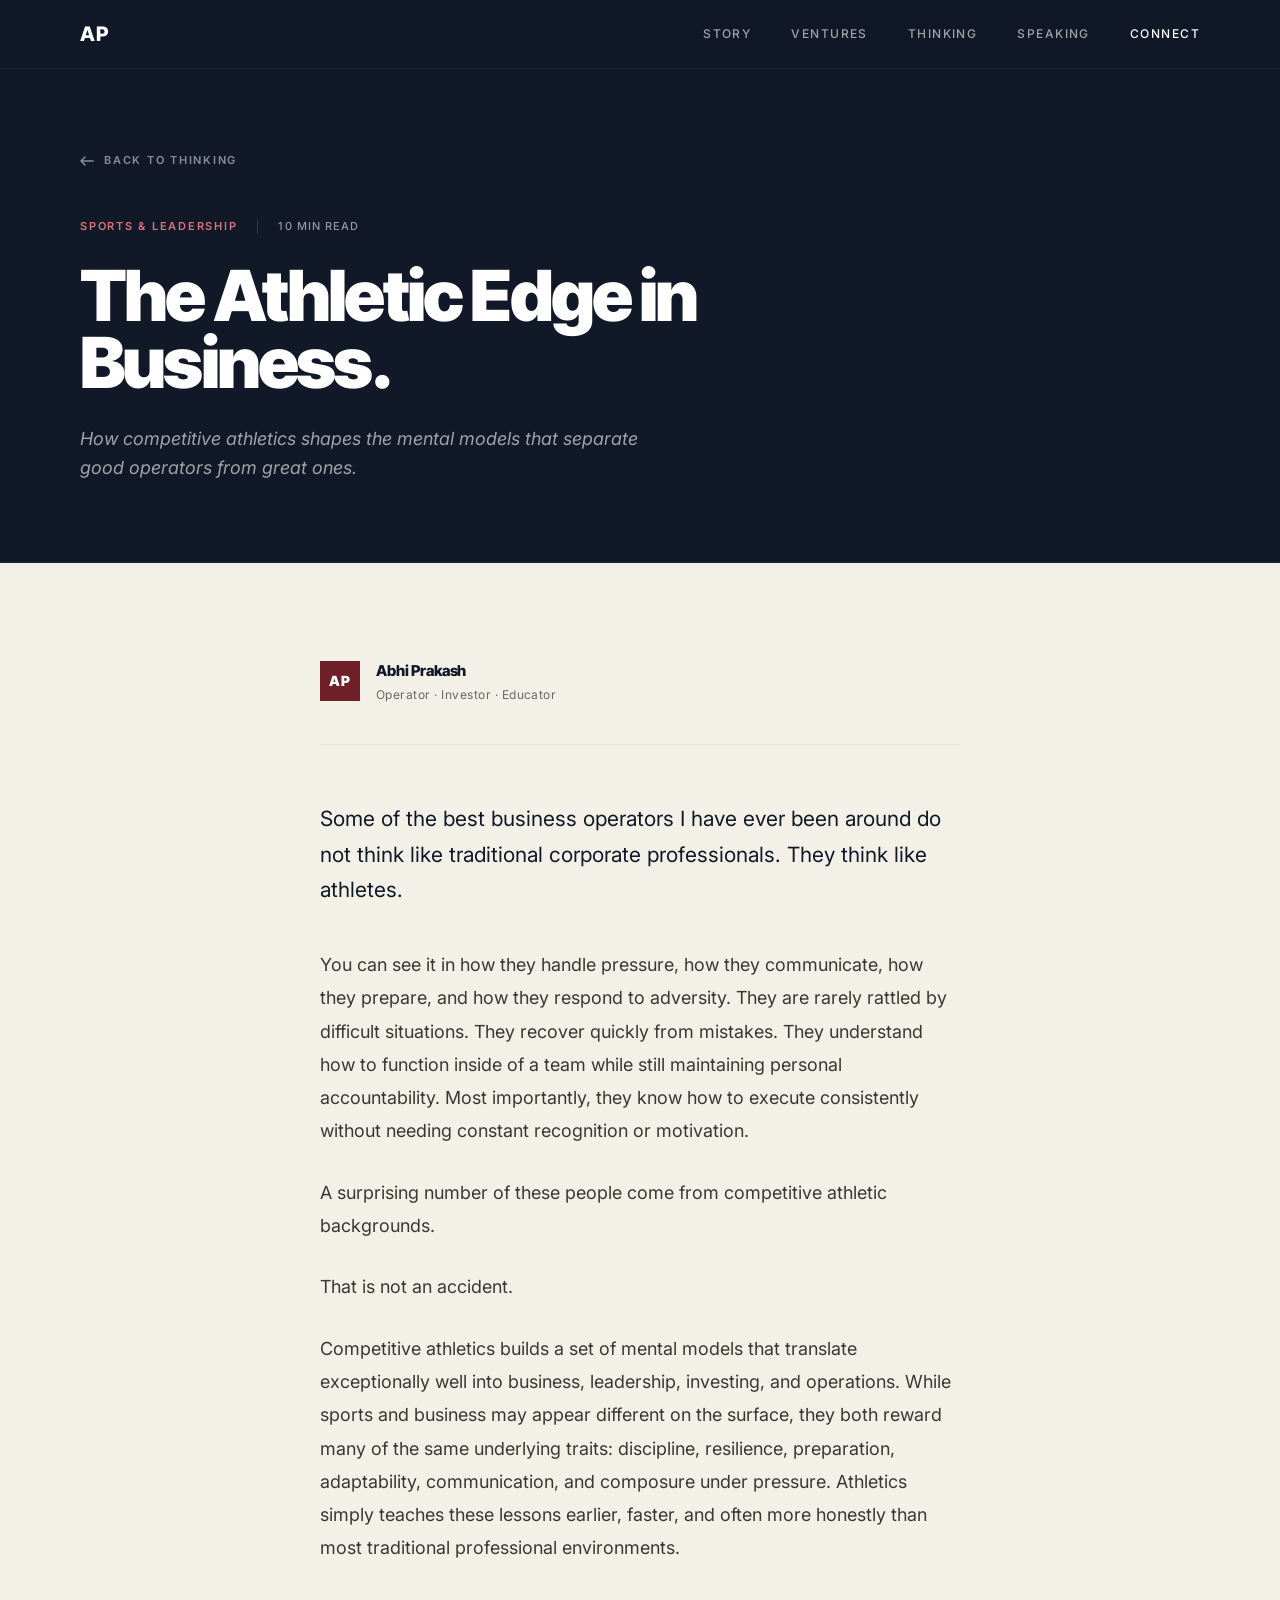
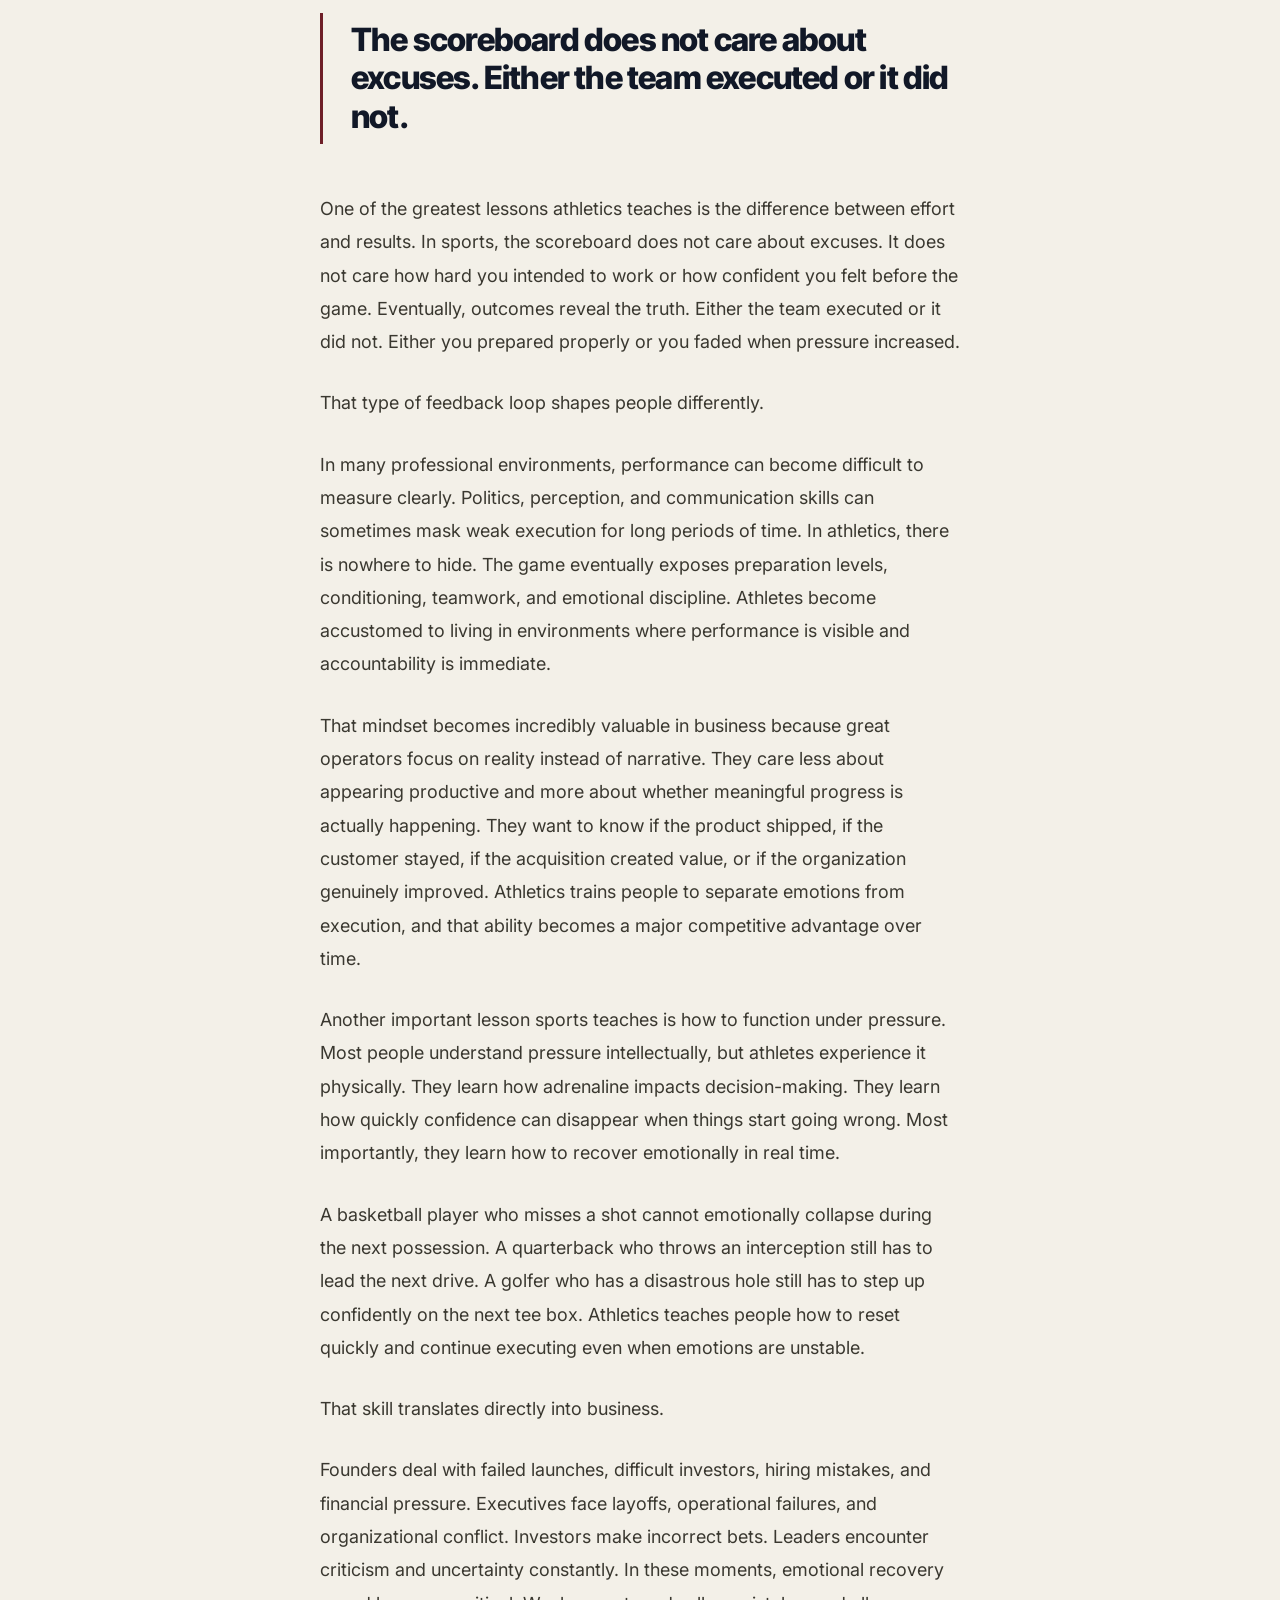
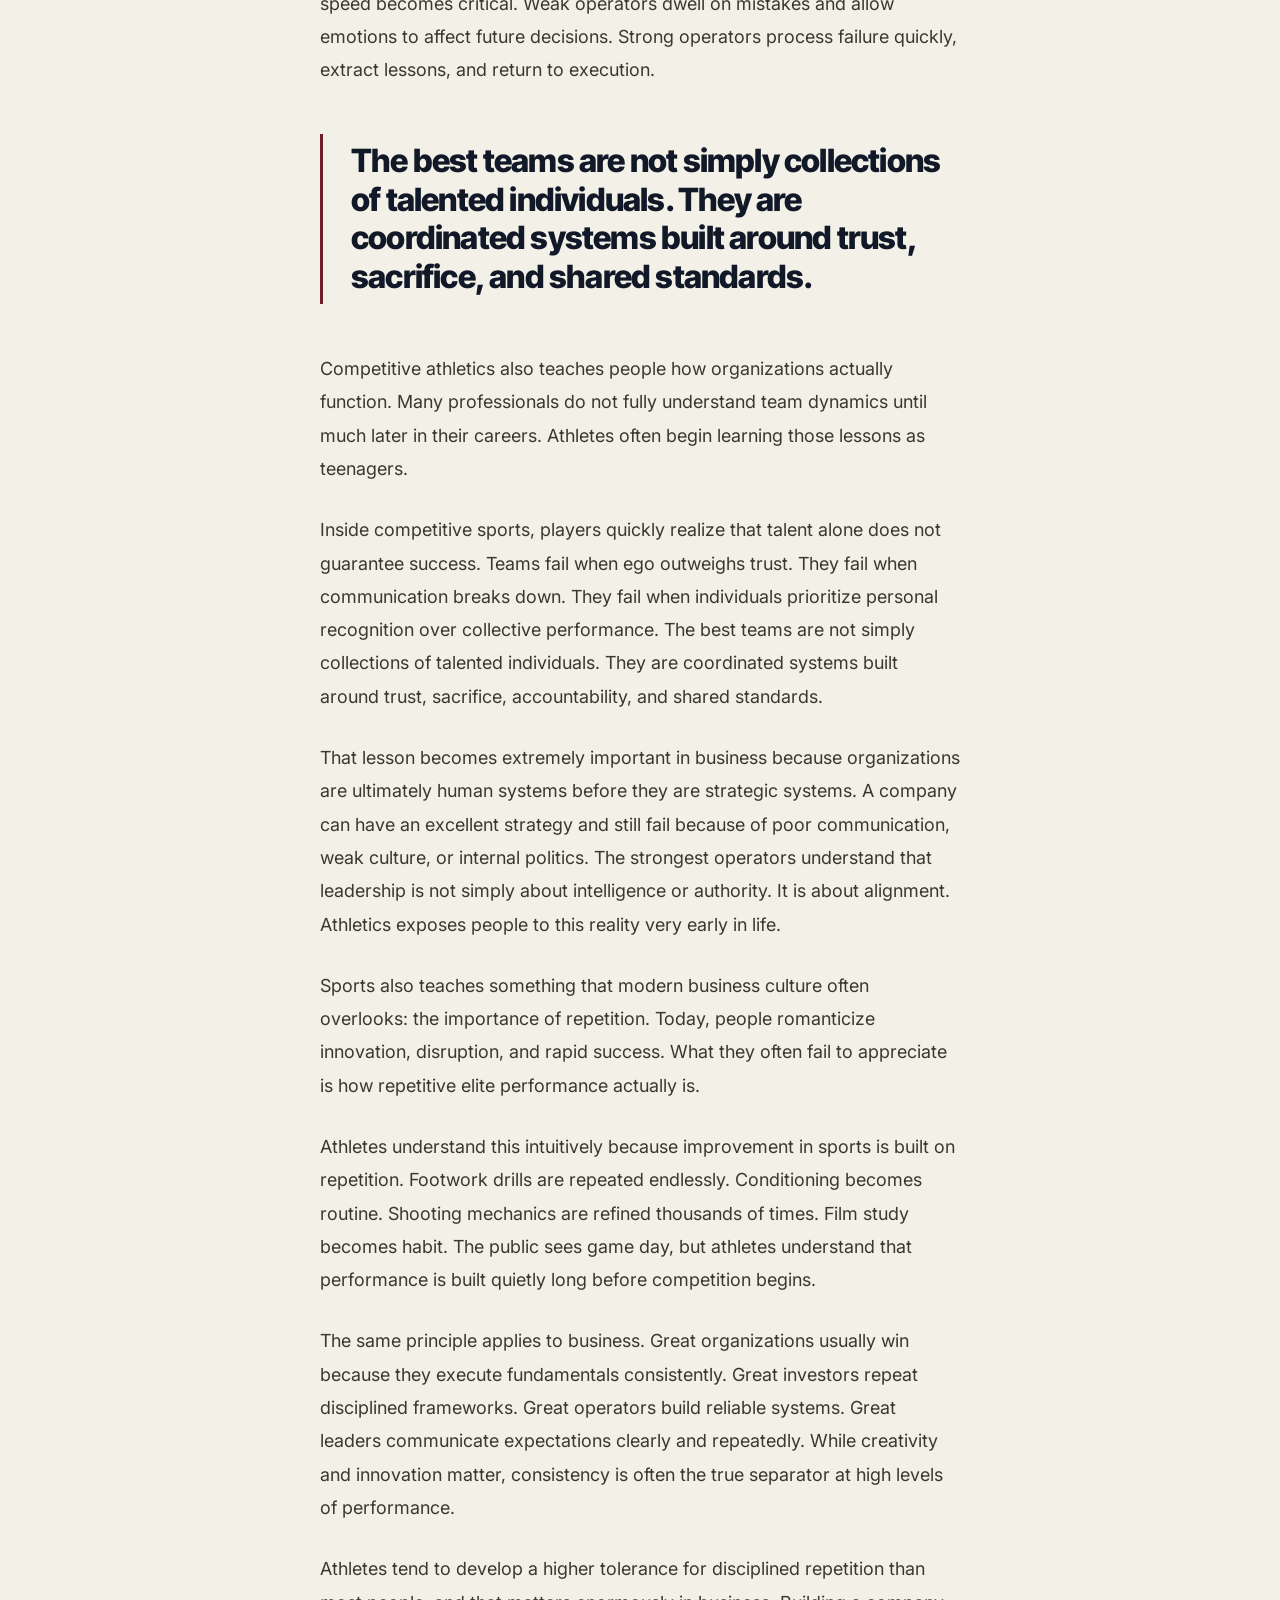
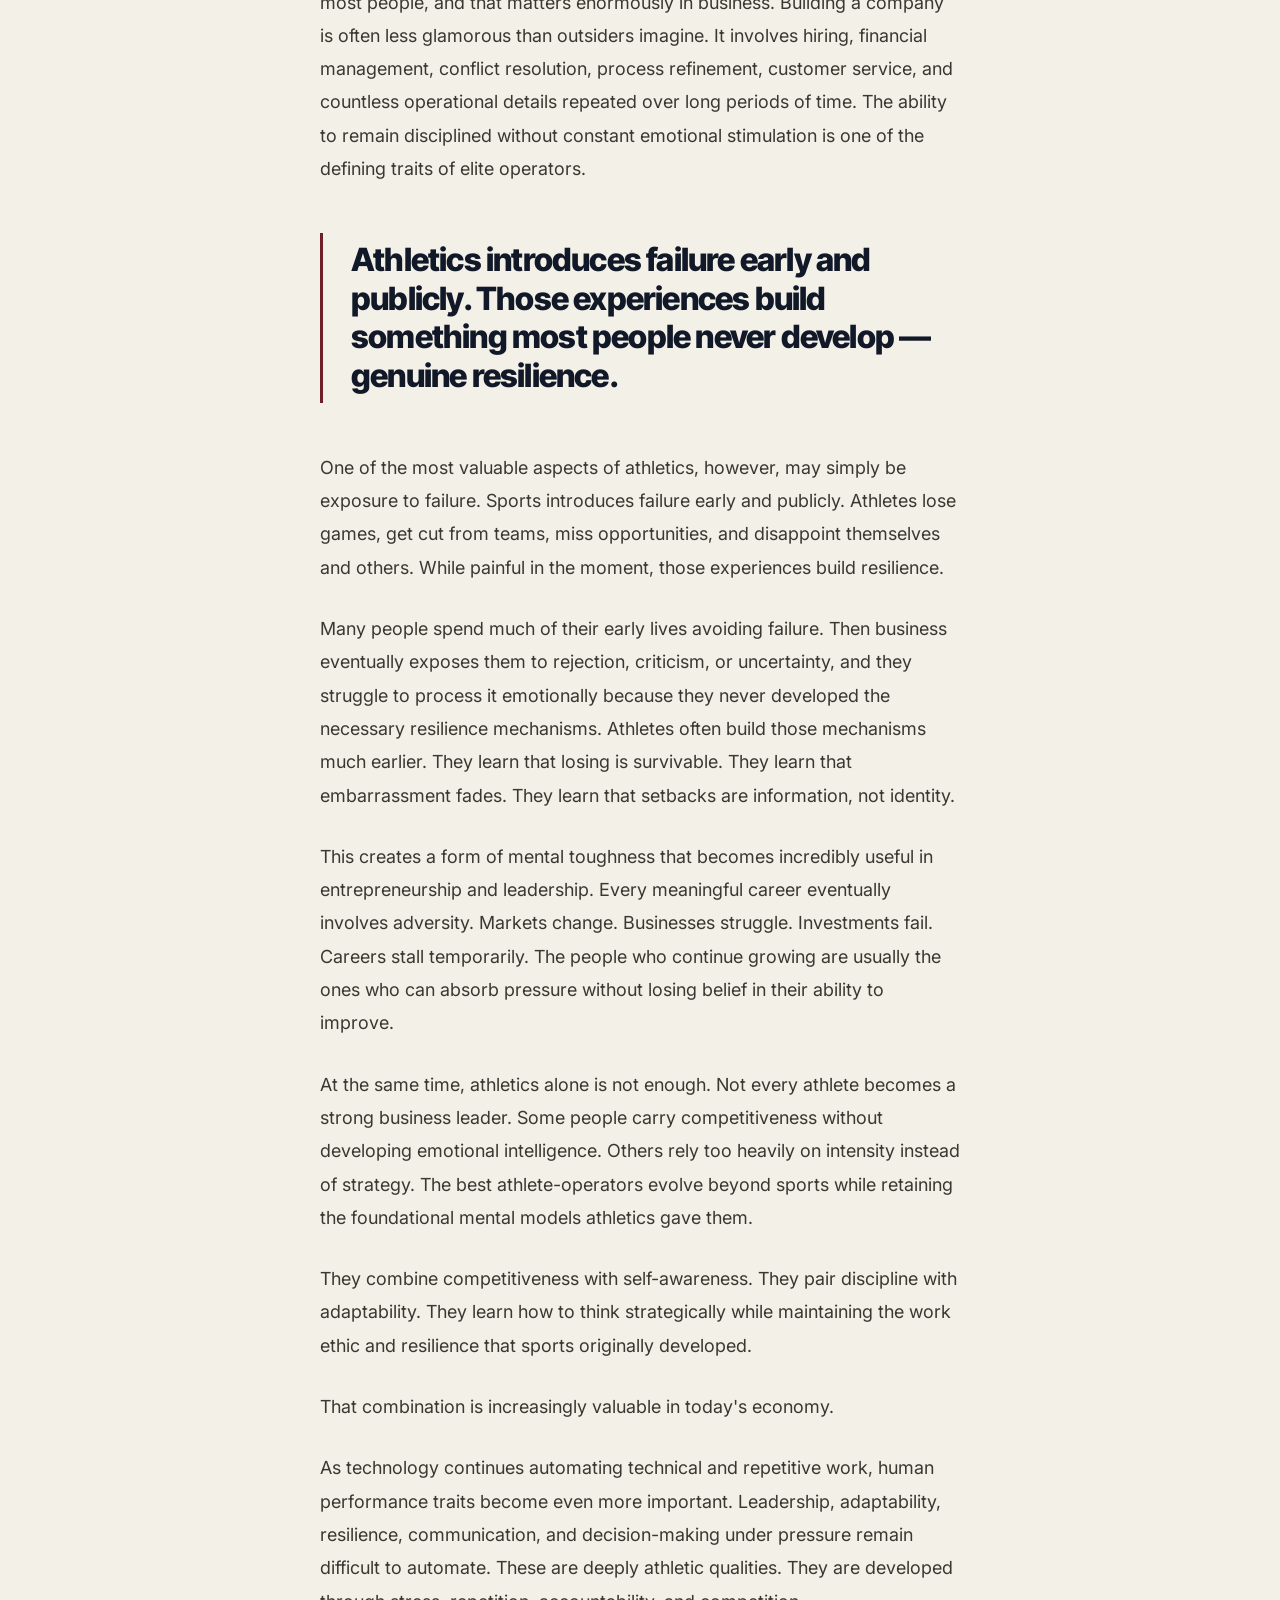
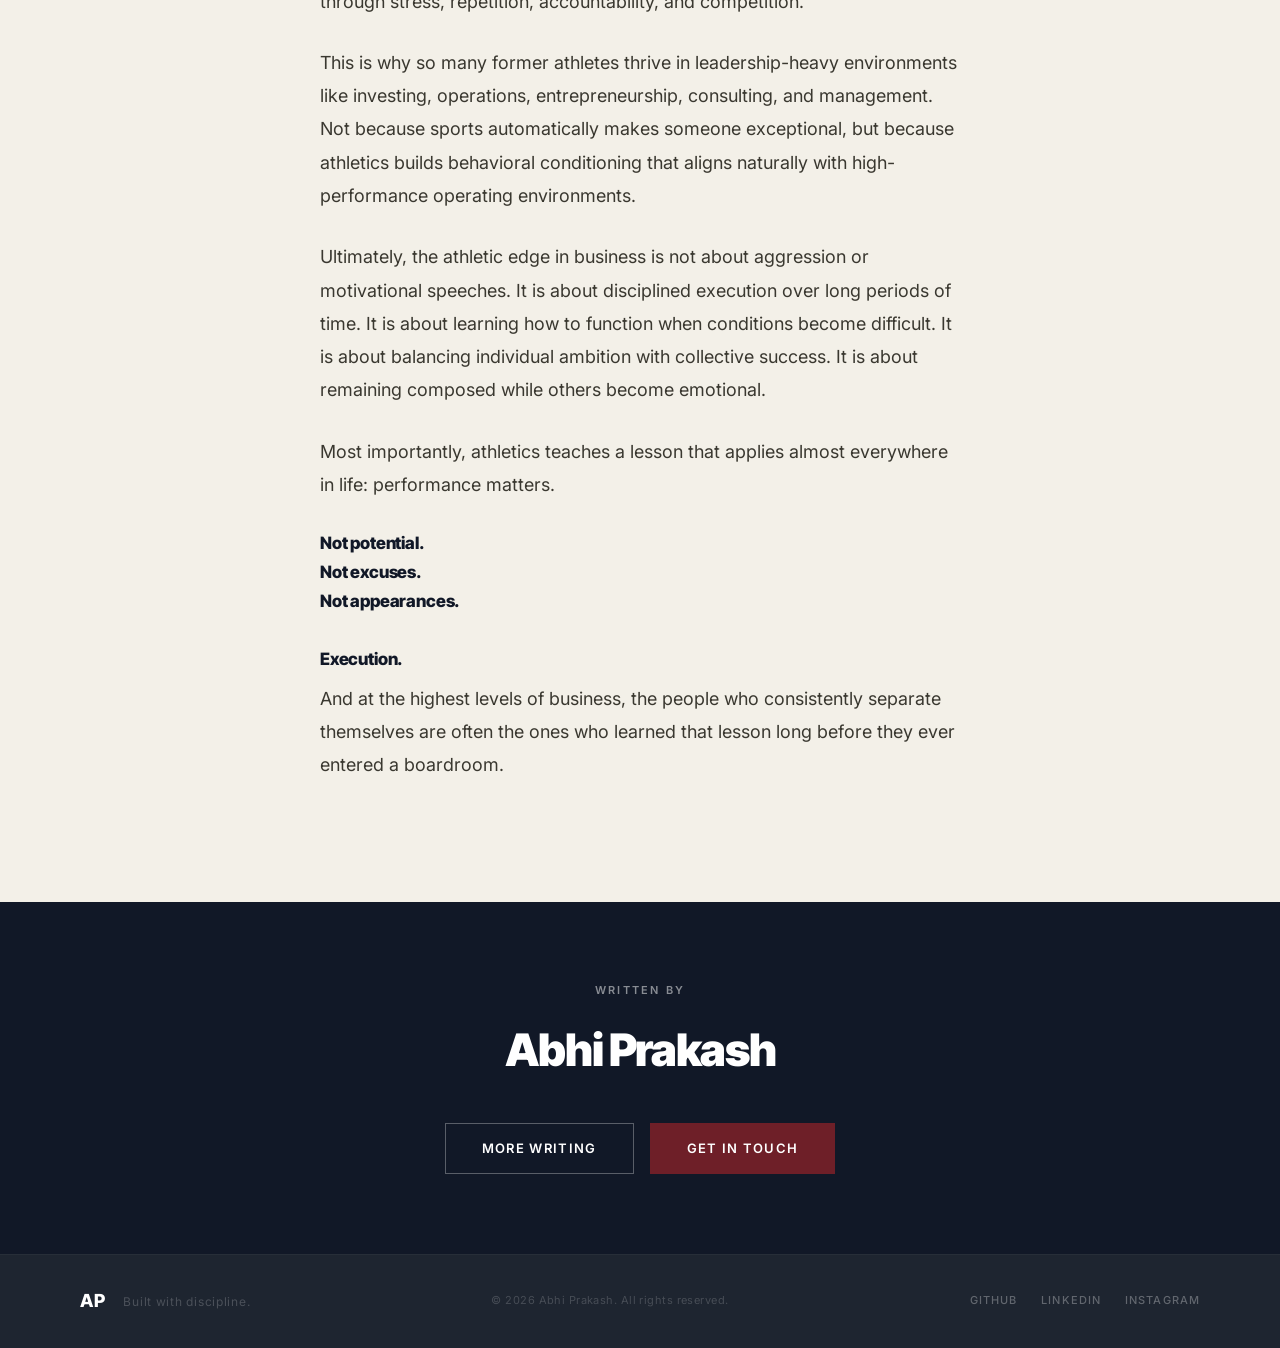
==== commit e4ac45c7: "Accessibility audit: contrast, focus, motion, ARIA, skip nav - Remove MBA Candidate from hero eyebro" ====
--- a/athletic-edge.html
+++ b/athletic-edge.html
@@ -202,6 +202,9 @@
 </head>
 <body>
 
+  <!-- ── SKIP NAV ── -->
+  <a href="#article-hero" class="skip-link">Skip to main content</a>
+
   <!-- ── NAV ── -->
   <header class="nav scrolled" id="nav">
     <div class="nav__inner">
@@ -213,7 +216,7 @@
         <a href="index.html#speaking" class="nav__link">Speaking</a>
         <a href="index.html#contact" class="nav__link nav__link--accent">Connect</a>
       </nav>
-      <button class="nav__toggle" id="navToggle" aria-label="Open menu" aria-expanded="false">
+      <button class="nav__toggle" id="navToggle" aria-label="Open menu" aria-expanded="false" aria-controls="navDrawer">
         <span></span><span></span>
       </button>
     </div>
@@ -227,7 +230,7 @@
   </header>
 
   <!-- ── ARTICLE HERO ── -->
-  <section class="article-hero">
+  <section class="article-hero" id="article-hero" tabindex="-1">
     <div class="container">
       <a href="index.html#thinking" class="article-hero__back">
         <svg width="14" height="10" viewBox="0 0 14 10" fill="none" aria-hidden="true">
--- a/styles.css
+++ b/styles.css
@@ -13,11 +13,12 @@
   --white:      #FFFFFF;
   --red:        #6E1F28;
   --red-hover:  #8B2733;
+  --red-dark:   #D9727F; /* accessible red for use on dark backgrounds — passes 4.5:1 on midnight & graphite */
   --steel:      #324A5F;
 
   --gray-100:   #E8E5DC;
-  --gray-300:   #B8B4A8;
-  --gray-500:   #7A7670;
+  --gray-300:   #9A968F; /* was #B8B4A8 — darkened for better contrast */
+  --gray-500:   #6B6762; /* was #7A7670 — now passes 4.5:1 on white and off-white */
   --gray-700:   #3A3830;
 
   --font-display: 'Inter Tight', 'Helvetica Neue', 'Arial Black', sans-serif;
@@ -78,7 +79,7 @@
   text-transform: uppercase;
   color: var(--red);
 }
-.eyebrow--light .eyebrow__text { color: rgba(255,255,255,.4); }
+.eyebrow--light .eyebrow__text { color: rgba(255,255,255,.6); } /* was .4 — now passes 4.5:1 on dark backgrounds */
 .eyebrow--light .eyebrow__line { background: var(--red); }
 
 /* ── 4. Buttons ── */
@@ -266,7 +267,7 @@
   font-weight: 500;
   letter-spacing: 0.2em;
   text-transform: uppercase;
-  color: rgba(255,255,255,.35);
+  color: rgba(255,255,255,.55); /* was .35 — improved readability */
   margin-bottom: 52px;
   opacity: 0;
   animation: fadeUp 0.7s 0.5s var(--ease) forwards;
@@ -402,7 +403,7 @@
   font-weight: 500;
   letter-spacing: 0.1em;
   text-transform: uppercase;
-  color: var(--gray-300);
+  color: var(--gray-500); /* was gray-300 — stat labels are meaningful content, need better contrast */
 }
 
 @media (max-width: 1024px) {
@@ -469,7 +470,7 @@
   font-weight: 600;
   letter-spacing: 0.16em;
   text-transform: uppercase;
-  color: var(--red);
+  color: var(--red-dark); /* was var(--red) — #6E1F28 on midnight is only 1.35:1; red-dark passes 5.76:1 */
 }
 .venture-name {
   font-family: var(--font-display);
@@ -482,7 +483,7 @@
 }
 .venture-desc {
   font-size: 0.9375rem;
-  color: rgba(255,255,255,.35);
+  color: rgba(255,255,255,.55); /* was .35 — improved readability on midnight */
   line-height: 1.65;
 }
 .venture-link {
@@ -513,6 +514,125 @@
 }
 
 /* ── 10. Thinking ── */
+
+/* Featured article card */
+.article-featured {
+  display: grid;
+  grid-template-columns: 1fr 340px;
+  gap: 0;
+  background: var(--white);
+  margin-bottom: 2px;
+  text-decoration: none;
+  position: relative;
+  border-top: 2px solid transparent;
+  transition: border-top-color 0.3s var(--ease), transform 0.3s var(--ease);
+  overflow: hidden;
+}
+.article-featured:hover { border-top-color: var(--red); transform: translateY(-3px); }
+.article-featured__left {
+  padding: 40px 44px 40px 36px;
+  display: flex;
+  flex-direction: column;
+  gap: 18px;
+  border-right: 1px solid var(--gray-100);
+}
+.article-featured__meta {
+  display: flex;
+  align-items: center;
+  gap: 16px;
+}
+.article-featured__sep {
+  width: 1px;
+  height: 12px;
+  background: var(--gray-300);
+}
+.article-featured__time {
+  font-size: 0.6875rem;
+  font-weight: 500;
+  letter-spacing: 0.1em;
+  text-transform: uppercase;
+  color: var(--gray-500); /* was gray-300 — better contrast on white card */
+}
+.article-featured__title {
+  font-family: var(--font-display);
+  font-weight: 900;
+  font-size: clamp(1.375rem, 2vw, 1.875rem);
+  letter-spacing: -0.025em;
+  line-height: 1.15;
+  color: var(--midnight);
+}
+.article-featured__excerpt {
+  font-size: 0.9375rem;
+  color: var(--gray-500);
+  line-height: 1.7;
+  flex: 1;
+}
+.article-featured__cta {
+  display: flex;
+  align-items: center;
+  gap: 10px;
+  margin-top: 4px;
+}
+.article-featured__read {
+  font-size: 0.6875rem;
+  font-weight: 600;
+  letter-spacing: 0.14em;
+  text-transform: uppercase;
+  color: var(--red);
+  transition: color 0.2s;
+}
+.article-featured__arrow {
+  color: var(--red);
+  font-size: 0.875rem;
+  transition: transform 0.2s var(--ease);
+}
+.article-featured:hover .article-featured__arrow { transform: translateX(4px); }
+.article-featured__right {
+  background: var(--midnight);
+  padding: 40px 36px;
+  display: flex;
+  flex-direction: column;
+  justify-content: space-between;
+}
+.article-featured__badge {
+  display: inline-block;
+  font-size: 0.5625rem;
+  font-weight: 700;
+  letter-spacing: 0.2em;
+  text-transform: uppercase;
+  color: var(--white);
+  background: var(--red);
+  padding: 5px 12px;
+  align-self: flex-start;
+}
+.article-featured__pull {
+  font-family: var(--font-display);
+  font-weight: 800;
+  font-size: 1.25rem;
+  letter-spacing: -0.02em;
+  line-height: 1.3;
+  color: rgba(255,255,255,.85);
+  font-style: italic;
+}
+.article-featured__date {
+  font-size: 0.625rem;
+  font-weight: 500;
+  letter-spacing: 0.16em;
+  text-transform: uppercase;
+  color: rgba(255,255,255,.45); /* was .25 — improved readability */
+}
+
+@media (max-width: 900px) {
+  .article-featured { grid-template-columns: 1fr; }
+  .article-featured__left { border-right: none; border-bottom: 1px solid var(--gray-100); padding: 32px 28px; }
+  .article-featured__right { padding: 28px; min-height: 160px; }
+}
+@media (max-width: 640px) {
+  .article-featured__right { display: none; }
+  .article-featured__left { padding: 28px 24px; }
+}
+
+
 .thinking {
   background: var(--off-white);
   padding: 120px 0;
@@ -634,19 +754,19 @@
   font-weight: 600;
   letter-spacing: 0.18em;
   text-transform: uppercase;
-  color: var(--red);
+  color: var(--red-dark); /* was var(--red) — #6E1F28 on graphite is only 1.35:1; red-dark passes 4.91:1 */
 }
 .speaking-info h3 {
   font-family: var(--font-display);
   font-weight: 700;
   font-size: 1.125rem;
   letter-spacing: -0.01em;
-  color: rgba(255,255,255,.85);
+  color: rgba(255,255,255,.9);
   margin-bottom: 4px;
 }
 .speaking-info p {
   font-size: 0.875rem;
-  color: rgba(255,255,255,.3);
+  color: rgba(255,255,255,.5); /* was .3 — improved readability on graphite */
   letter-spacing: 0.02em;
 }
 .speaking__cta {
@@ -658,7 +778,7 @@
 }
 .speaking__cta p {
   font-size: 1rem;
-  color: rgba(255,255,255,.4);
+  color: rgba(255,255,255,.65); /* was .4 — improved readability */
   line-height: 1.5;
 }
 
@@ -690,7 +810,7 @@
 }
 .contact__intro {
   font-size: 1rem;
-  color: rgba(255,255,255,.45);
+  color: rgba(255,255,255,.7); /* was .45 — contact intro is meaningful body text, needs better contrast */
   line-height: 1.8;
   margin-bottom: 48px;
 }
@@ -711,13 +831,13 @@
   font-weight: 600;
   letter-spacing: 0.16em;
   text-transform: uppercase;
-  color: rgba(255,255,255,.25);
+  color: rgba(255,255,255,.45); /* was .25 — improved readability */
   flex-shrink: 0;
   width: 80px;
 }
 .contact__link-value {
   font-size: 0.9375rem;
-  color: rgba(255,255,255,.65);
+  color: rgba(255,255,255,.8); /* was .65 — contact links are primary interaction elements */
   transition: color 0.2s;
 }
 .contact__link:hover .contact__link-value { color: var(--white); }
@@ -735,7 +855,7 @@
   font-weight: 600;
   letter-spacing: 0.18em;
   text-transform: uppercase;
-  color: rgba(255,255,255,.25);
+  color: rgba(255,255,255,.5); /* was .25 — form labels must be readable */
 }
 .form-group input,
 .form-group textarea {
@@ -843,3 +963,110 @@
   opacity: 1;
   transform: none;
 }
+
+/* ── 16. Skip Navigation ── */
+.skip-link {
+  position: absolute;
+  top: -100%;
+  left: 16px;
+  z-index: 200;
+  background: var(--red);
+  color: var(--white);
+  padding: 10px 20px;
+  font-size: 0.875rem;
+  font-weight: 600;
+  letter-spacing: 0.04em;
+  text-decoration: none;
+  transition: top 0.2s;
+}
+.skip-link:focus {
+  top: 16px;
+}
+
+/* ── 17. Focus Styles ── */
+/* Visible focus ring for keyboard navigation */
+:focus-visible {
+  outline: 2px solid var(--red);
+  outline-offset: 3px;
+}
+/* On dark backgrounds, use a lighter ring */
+.nav :focus-visible,
+.ventures :focus-visible,
+.speaking :focus-visible,
+.contact :focus-visible,
+.hero :focus-visible,
+.manifesto :focus-visible,
+.article-hero :focus-visible,
+.article-footer-band :focus-visible,
+.footer :focus-visible {
+  outline-color: var(--red-dark);
+}
+/* Form focus: border glow instead of outline */
+.form-group input:focus-visible,
+.form-group textarea:focus-visible {
+  outline: none;
+  border-color: rgba(255,255,255,.5);
+  box-shadow: 0 0 0 3px rgba(217,114,127,.2);
+}
+/* Remove default outline for mouse users */
+:focus:not(:focus-visible) {
+  outline: none;
+}
+
+/* ── 18. Reduced Motion ── */
+@media (prefers-reduced-motion: reduce) {
+  *, *::before, *::after {
+    animation-duration: 0.01ms !important;
+    animation-iteration-count: 1 !important;
+    transition-duration: 0.01ms !important;
+    scroll-behavior: auto !important;
+  }
+  html {
+    scroll-behavior: auto;
+  }
+  /* Make hero content immediately visible */
+  .hero__eyebrow,
+  .hero__headline,
+  .hero__descriptor,
+  .hero__actions,
+  .hero__scroll {
+    opacity: 1;
+    animation: none;
+  }
+  /* Make reveal elements immediately visible */
+  .reveal {
+    opacity: 1;
+    transform: none;
+    transition: none;
+  }
+  /* Disable scroll pulse */
+  .hero__scroll-line {
+    animation: none;
+    opacity: 0.5;
+  }
+}
+
+/* ── 19. Article page accessibility overrides ── */
+/* These use higher specificity (2 classes) to override per-page inline style blocks (1 class),
+   fixing contrast issues without touching each HTML file individually.             */
+
+/* Article hero: red category label on midnight background — was var(--red) at ~1.35:1 */
+.article-hero .article-hero__cat  { color: var(--red-dark); }
+
+/* Article hero: time, date, and subtitle — opacity values in inline styles were too low */
+.article-hero .article-hero__time,
+.article-hero .article-hero__date { color: rgba(255,255,255,.55); }
+.article-hero .article-hero__sub  { color: rgba(255,255,255,.6); }
+.article-hero .article-hero__back { color: rgba(255,255,255,.5); }
+
+/* Article footer band "Written by" label — was .25 across all pages */
+.article-footer-band .article-footer-band__label { color: rgba(255,255,255,.5); }
+
+/* Stats band labels in cloud-secret.html and fusion-energy.html — was .3 */
+.stats-band .stat-block__l { color: rgba(255,255,255,.5); }
+
+/* Lightside Creed eyebrow — var(--red) on midnight is ~1.35:1 */
+.creed .creed__eyebrow { color: var(--red-dark); }
+
+/* Lightside Creed closing line — was .45 on midnight */
+.creed .creed__close p { color: rgba(255,255,255,.65); }
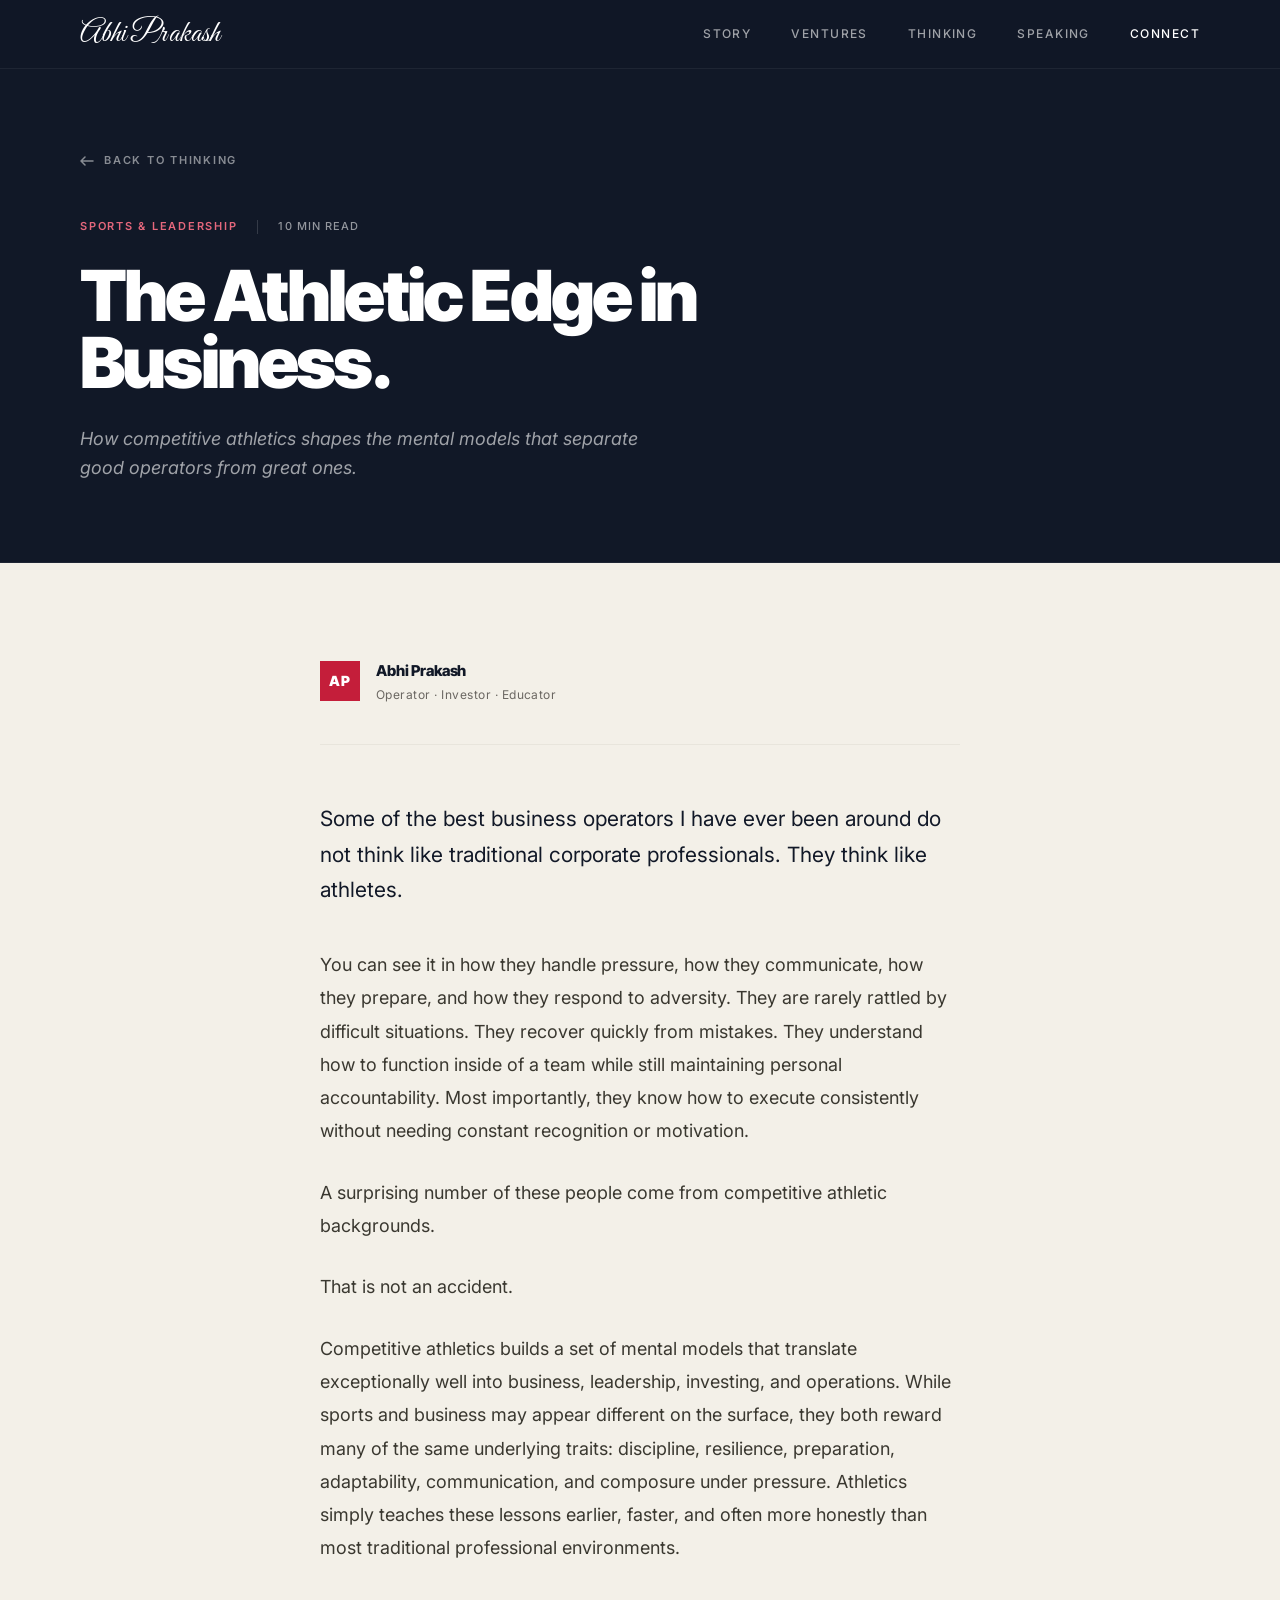
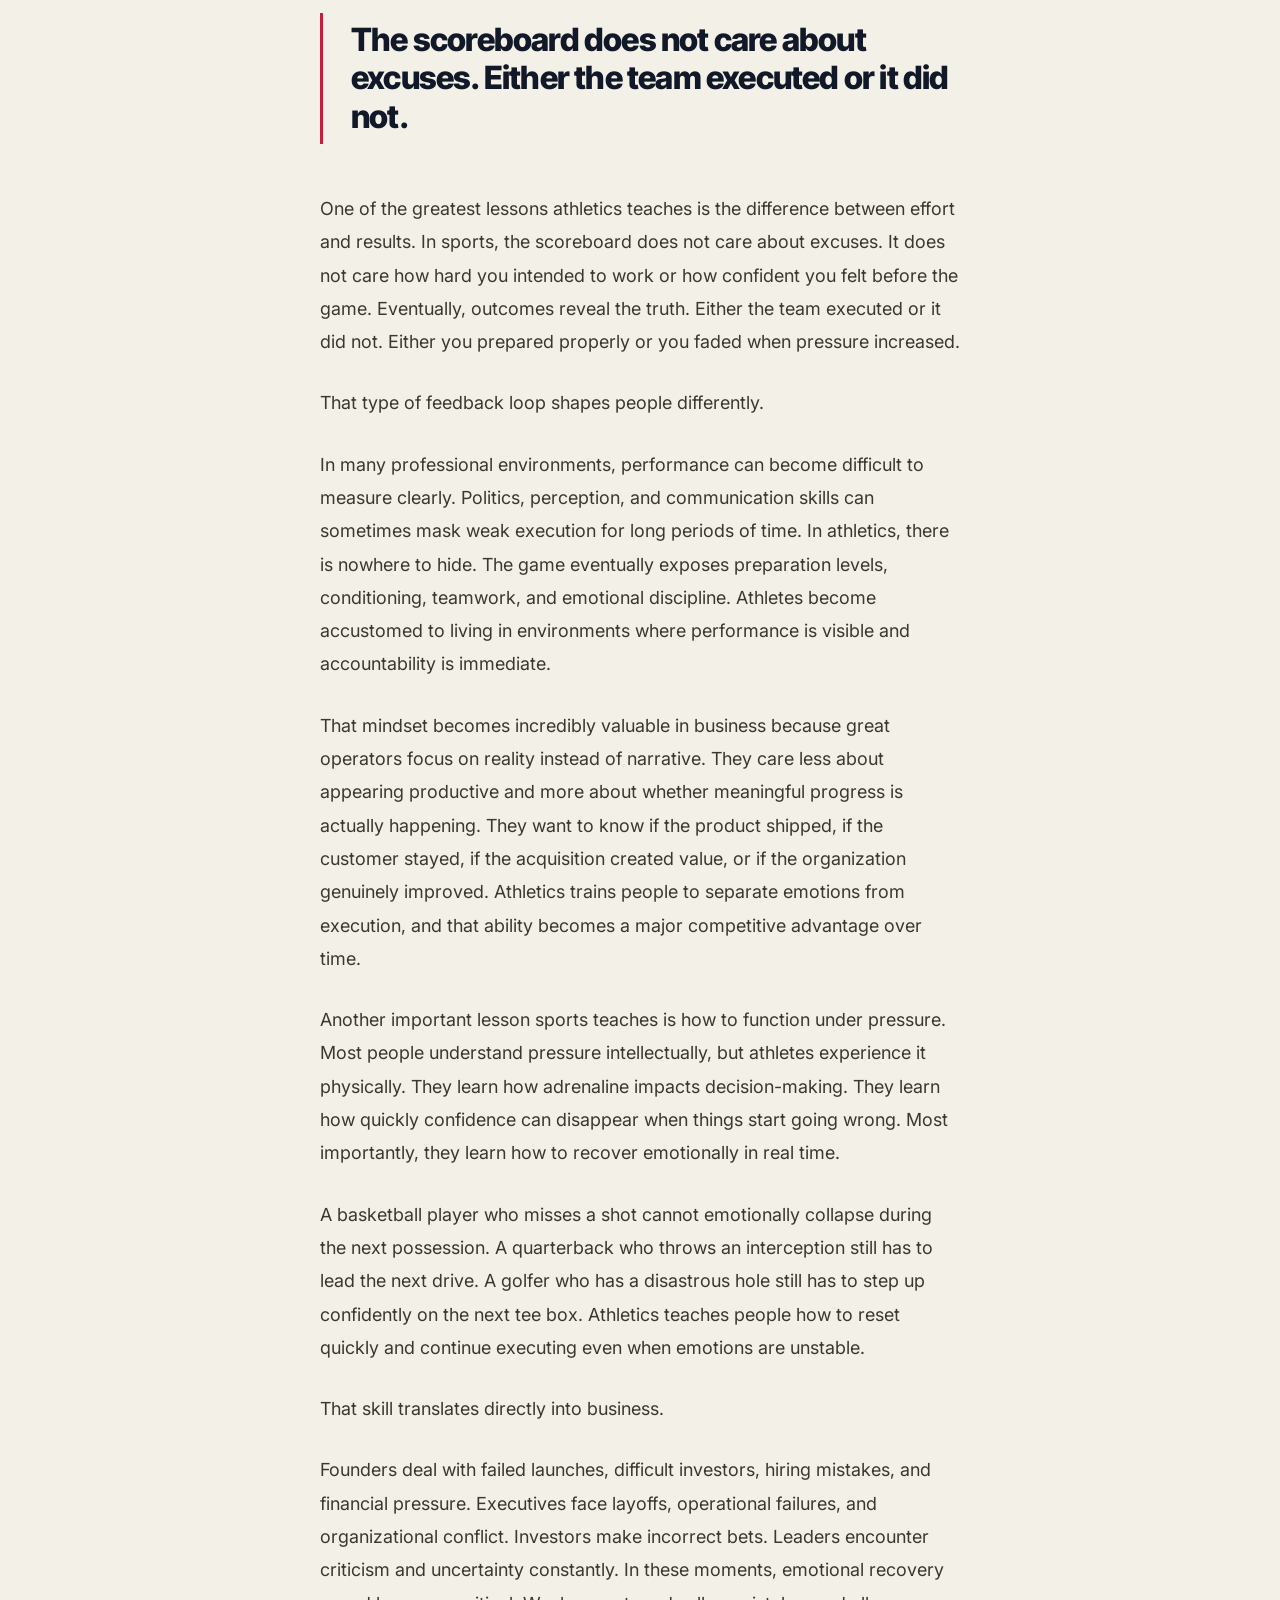
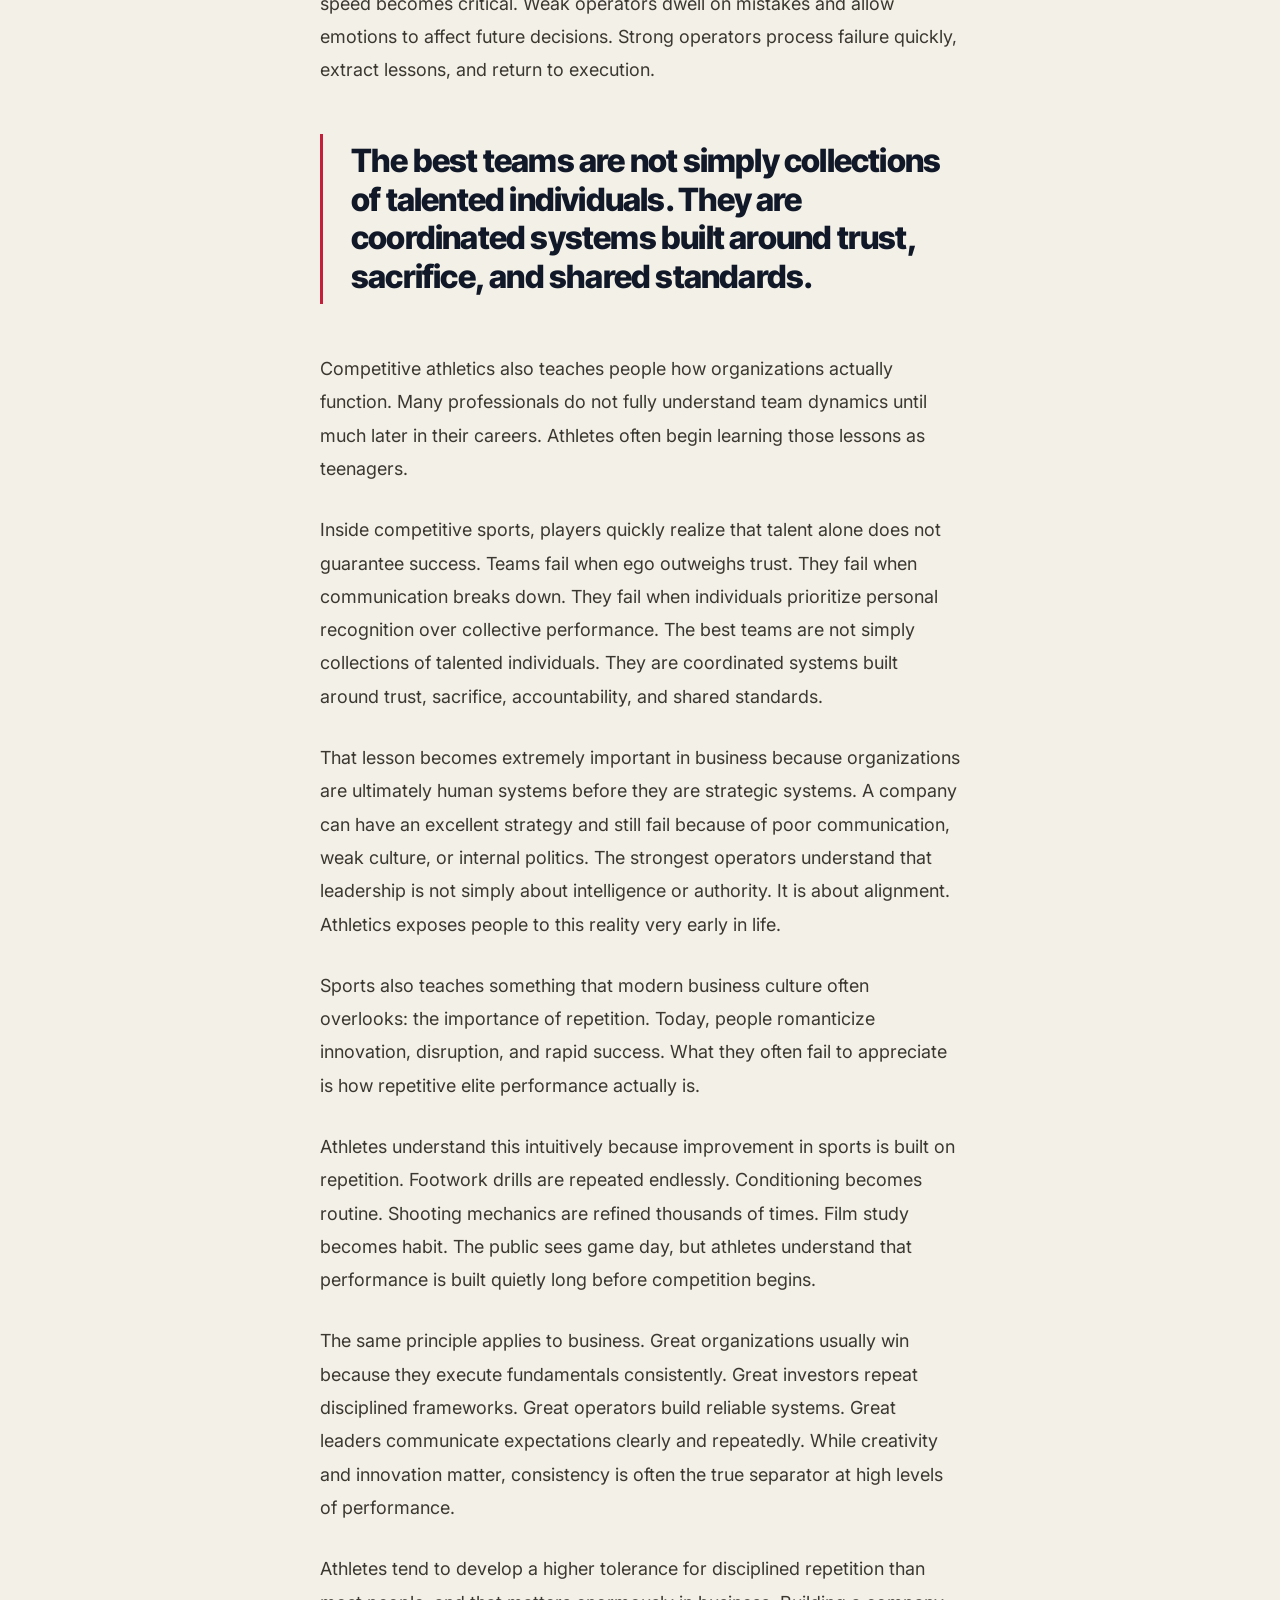
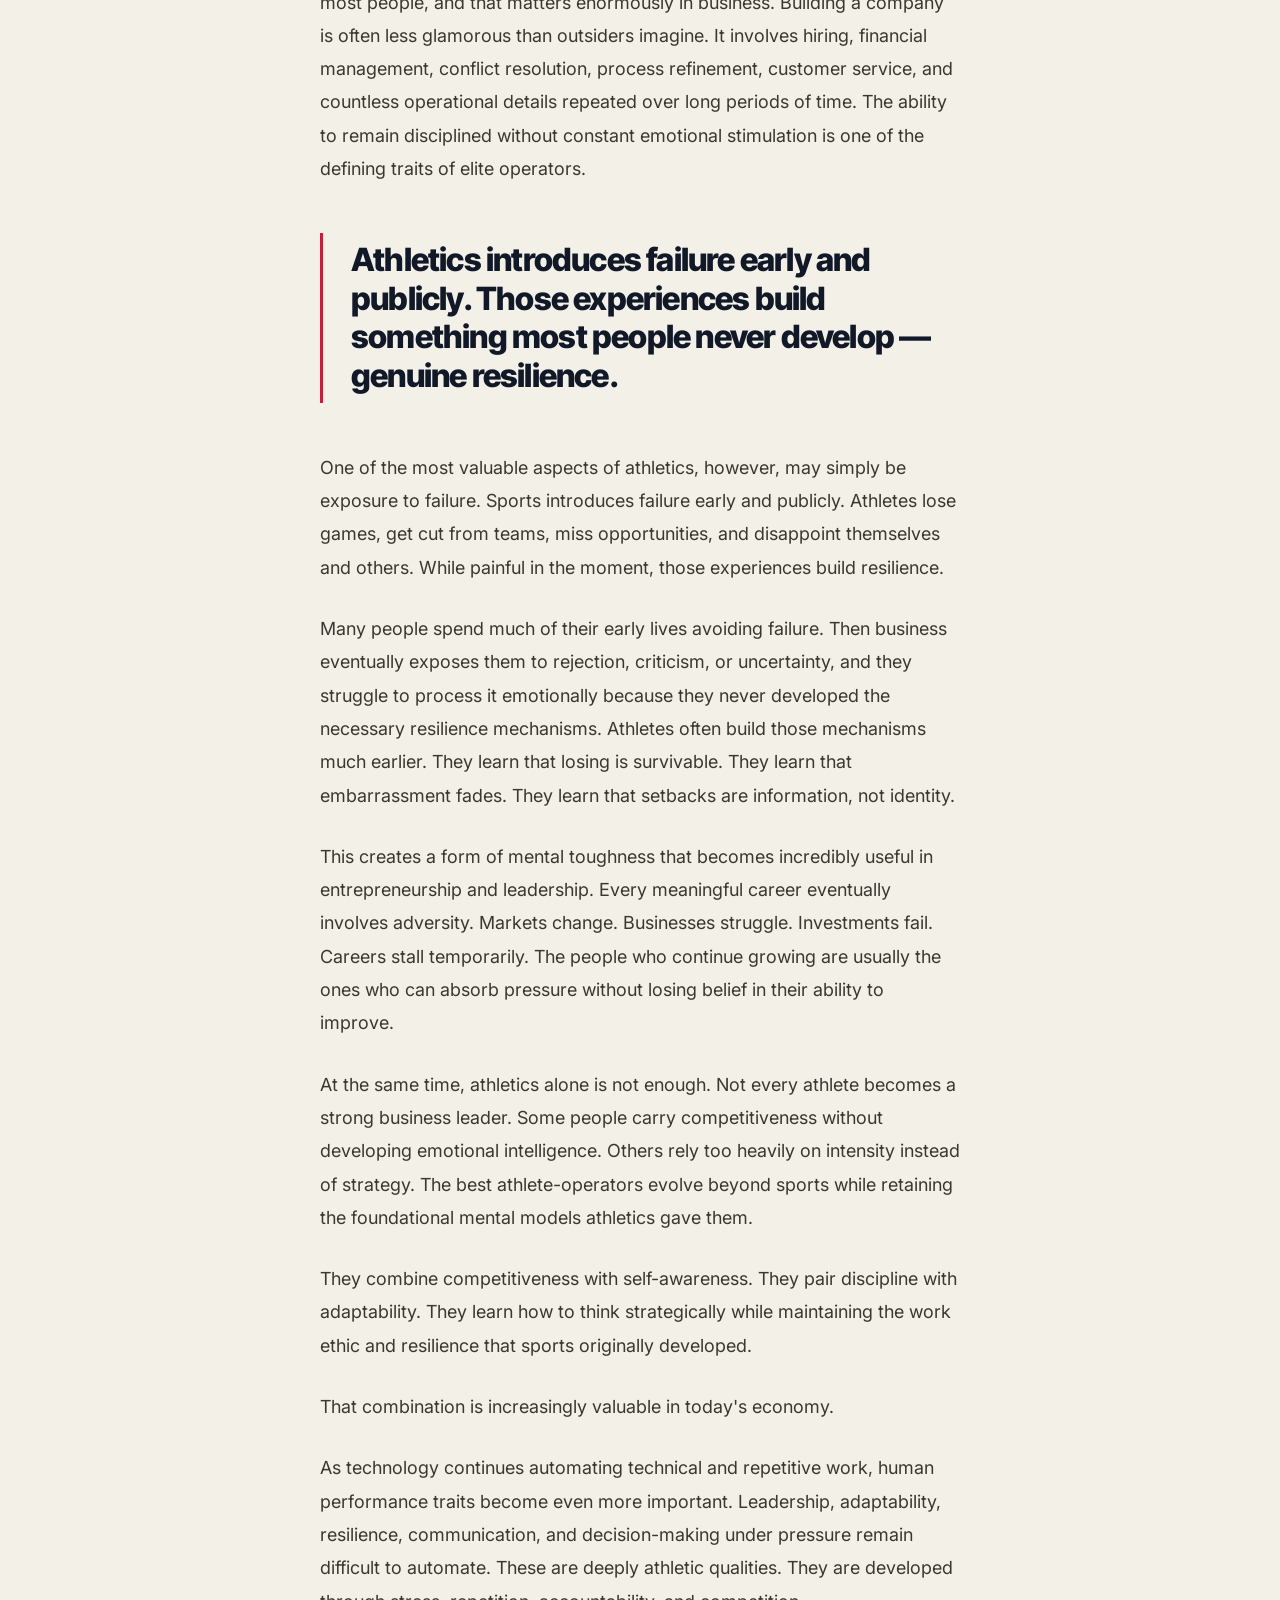
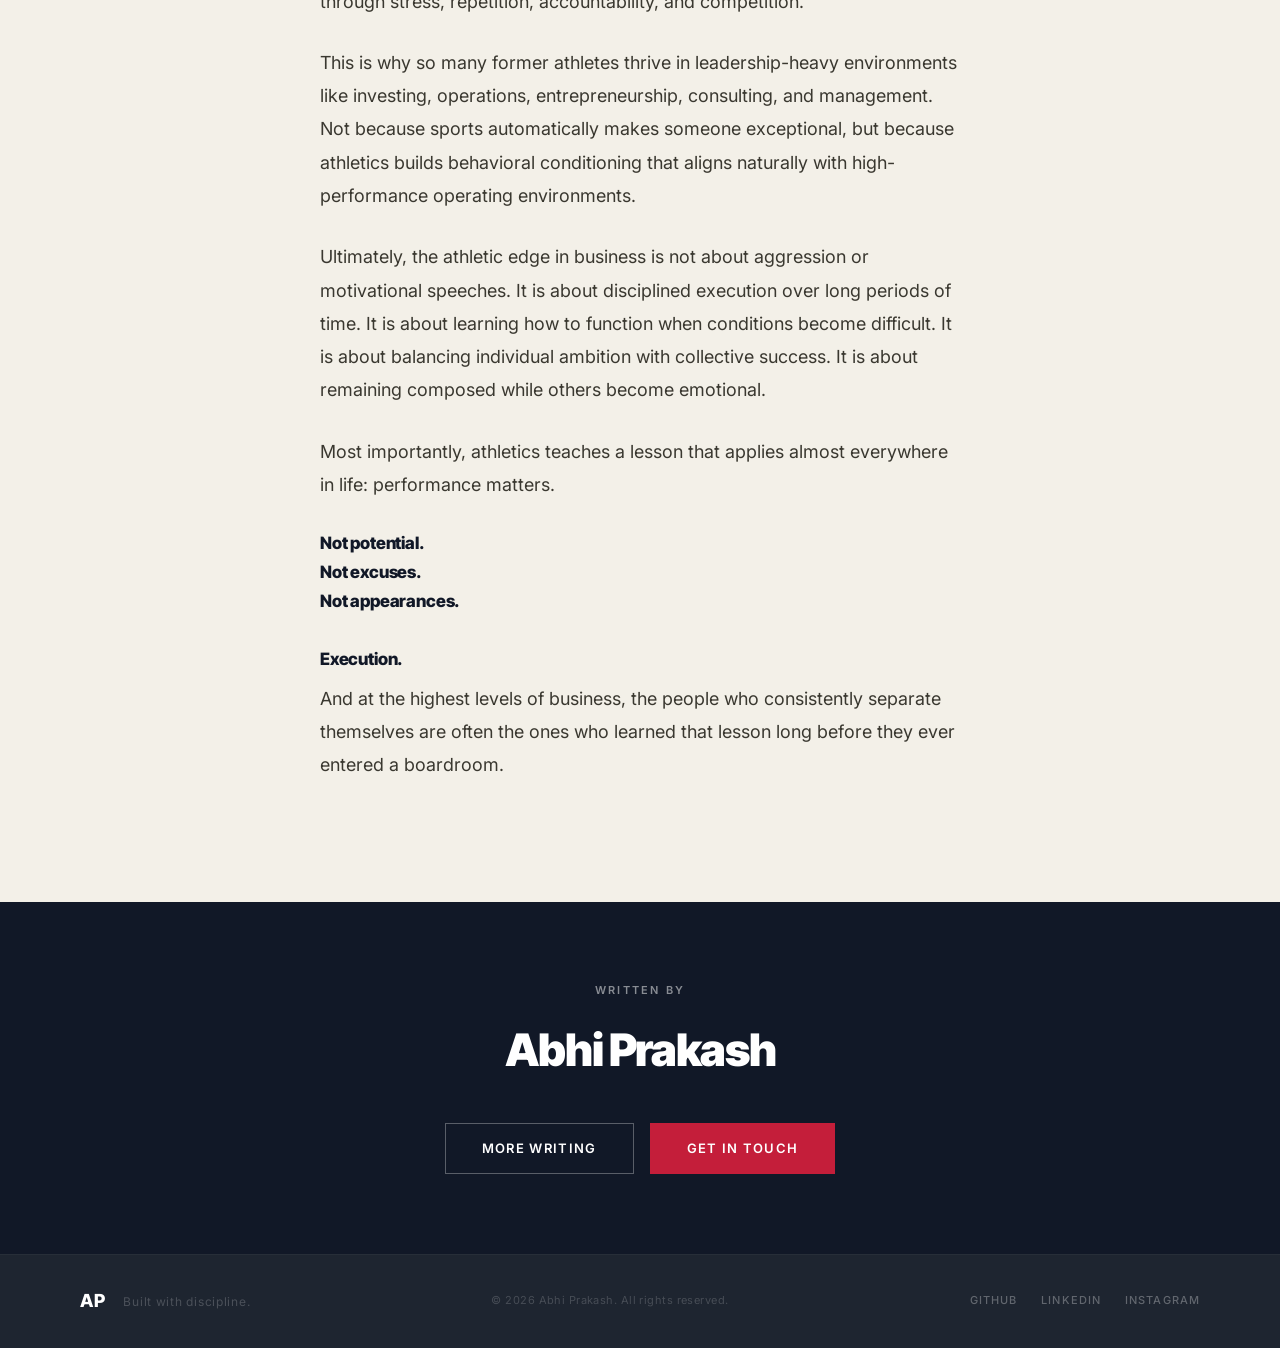
==== commit 0e344992: "Add signature to nav and story section - Add Great Vibes script font across all pages - Replace AP m" ====
--- a/athletic-edge.html
+++ b/athletic-edge.html
@@ -9,7 +9,7 @@
   <link rel="stylesheet" href="styles.css" />
   <link rel="preconnect" href="https://fonts.googleapis.com" />
   <link rel="preconnect" href="https://fonts.gstatic.com" crossorigin />
-  <link href="https://fonts.googleapis.com/css2?family=Inter:wght@300;400;500;600&family=Inter+Tight:ital,wght@0,700;0,800;0,900;1,800&display=swap" rel="stylesheet" />
+  <link href="https://fonts.googleapis.com/css2?family=Inter:wght@300;400;500;600&family=Inter+Tight:ital,wght@0,700;0,800;0,900;1,800&family=Great+Vibes&display=swap" rel="stylesheet" />
   <style>
     /* ── Article page overrides ── */
     .article-hero {
@@ -208,7 +208,7 @@
   <!-- ── NAV ── -->
   <header class="nav scrolled" id="nav">
     <div class="nav__inner">
-      <a href="index.html" class="nav__logo">AP</a>
+      <a href="index.html" class="nav__logo">Abhi Prakash</a>
       <nav class="nav__links" aria-label="Primary">
         <a href="index.html#story" class="nav__link">Story</a>
         <a href="index.html#ventures" class="nav__link">Ventures</a>
--- a/styles.css
+++ b/styles.css
@@ -11,9 +11,9 @@
   --graphite:   #1E2530;
   --off-white:  #F3F0E8;
   --white:      #FFFFFF;
-  --red:        #6E1F28;
-  --red-hover:  #8B2733;
-  --red-dark:   #D9727F; /* accessible red for use on dark backgrounds — passes 4.5:1 on midnight & graphite */
+  --red:        #C41E3A;  /* Cardinal Red — vibrant, premium; 5.3:1 on off-white, 6.0:1 on white */
+  --red-hover:  #A5182F;  /* darker for hover/active states */
+  --red-dark:   #E5677C;  /* accessible red for dark backgrounds — 5.6:1 on midnight, 4.8:1 on graphite */
   --steel:      #324A5F;
 
   --gray-100:   #E8E5DC;
@@ -21,8 +21,9 @@
   --gray-500:   #6B6762; /* was #7A7670 — now passes 4.5:1 on white and off-white */
   --gray-700:   #3A3830;
 
-  --font-display: 'Inter Tight', 'Helvetica Neue', 'Arial Black', sans-serif;
-  --font-body:    'Inter', system-ui, -apple-system, sans-serif;
+  --font-display:    'Inter Tight', 'Helvetica Neue', 'Arial Black', sans-serif;
+  --font-body:       'Inter', system-ui, -apple-system, sans-serif;
+  --font-signature:  'Great Vibes', cursive;
 
   --nav-h: 68px;
   --container: 1200px;
@@ -135,11 +136,12 @@
   justify-content: space-between;
 }
 .nav__logo {
-  font-family: var(--font-display);
-  font-weight: 800;
-  font-size: 1.25rem;
-  color: var(--white);
-  letter-spacing: 0.04em;
+  font-family: var(--font-signature);
+  font-weight: 400;
+  font-size: 1.875rem;
+  color: var(--white);
+  letter-spacing: 0;
+  line-height: 1;
   transition: color 0.2s;
 }
 .nav__logo:hover { color: rgba(255,255,255,.7); }
@@ -295,7 +297,7 @@
 .hero__scroll-line {
   width: 1px;
   height: 48px;
-  background: linear-gradient(to bottom, transparent, rgba(110,31,40,.6), transparent);
+  background: linear-gradient(to bottom, transparent, rgba(196,30,58,.6), transparent);
   animation: scrollPulse 2.5s 1.5s ease-in-out infinite;
 }
 .hero__scroll-label {
@@ -380,6 +382,18 @@
   margin-bottom: 20px;
 }
 .story__bio p:last-child { margin-bottom: 0; }
+.story__signature {
+  margin-top: 40px;
+}
+.story__signature__text {
+  font-family: var(--font-signature);
+  font-weight: 400;
+  font-size: 2.75rem;
+  line-height: 1.15;
+  color: var(--midnight);
+  display: block;
+  letter-spacing: 0;
+}
 .story__stats {
   display: grid;
   grid-template-columns: repeat(4, 1fr);
@@ -394,7 +408,7 @@
   font-weight: 800;
   font-size: 2.25rem;
   letter-spacing: -0.03em;
-  color: var(--midnight);
+  color: var(--red);
   line-height: 1;
   margin-bottom: 6px;
 }
@@ -434,10 +448,10 @@
 
 .venture-item {
   display: grid;
-  grid-template-columns: 220px 1fr 140px;
+  grid-template-columns: 160px 1fr 140px;
   gap: 40px;
   align-items: center;
-  padding: 36px 0;
+  padding: 28px 0;
   border-top: 1px solid rgba(255,255,255,.08);
   position: relative;
   transition: background 0.25s var(--ease);
@@ -455,15 +469,6 @@
 .venture-item:hover::before { width: 100%; }
 .venture-item:hover .venture-name { color: var(--white); }
 
-.venture-num {
-  display: block;
-  font-family: var(--font-display);
-  font-size: 0.6875rem;
-  font-weight: 700;
-  letter-spacing: 0.12em;
-  color: rgba(255,255,255,.2);
-  margin-bottom: 8px;
-}
 .venture-cat {
   display: block;
   font-size: 0.6875rem;
@@ -503,13 +508,14 @@
 .venture-link:hover .venture-arrow { transform: translateX(4px); }
 
 @media (max-width: 900px) {
-  .venture-item { grid-template-columns: 160px 1fr; grid-template-rows: auto auto; }
+  .venture-item { grid-template-columns: 140px 1fr; grid-template-rows: auto auto; }
   .venture-item__right { grid-column: 2; justify-content: flex-start; }
   .venture-link { justify-content: flex-start; }
 }
 @media (max-width: 640px) {
-  .ventures { padding: 80px 0; }
-  .venture-item { grid-template-columns: 1fr; gap: 16px; }
+  .ventures { padding: 72px 0; }
+  .venture-item { grid-template-columns: 1fr; gap: 0; padding: 20px 0; }
+  .venture-item__left { display: none; } /* category label is redundant on mobile without the number */
   .venture-item__right { display: none; }
 }
 
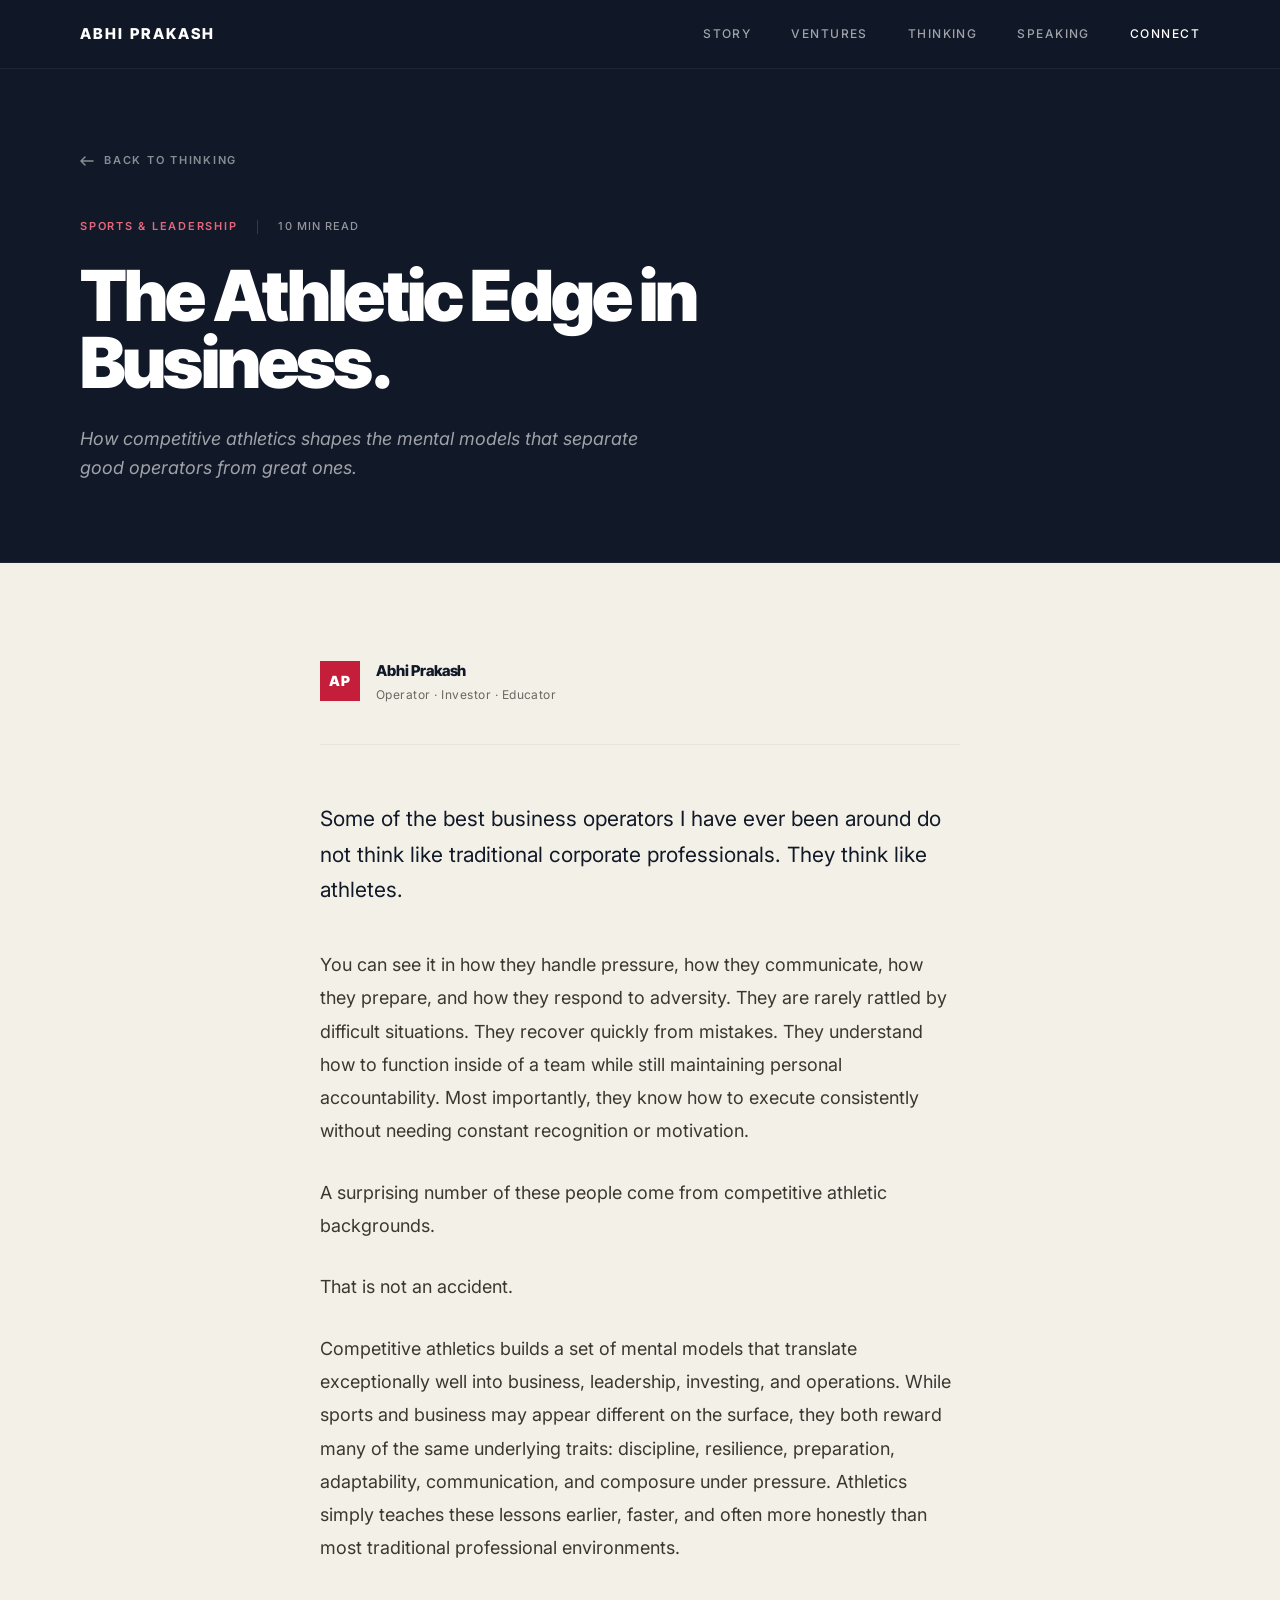
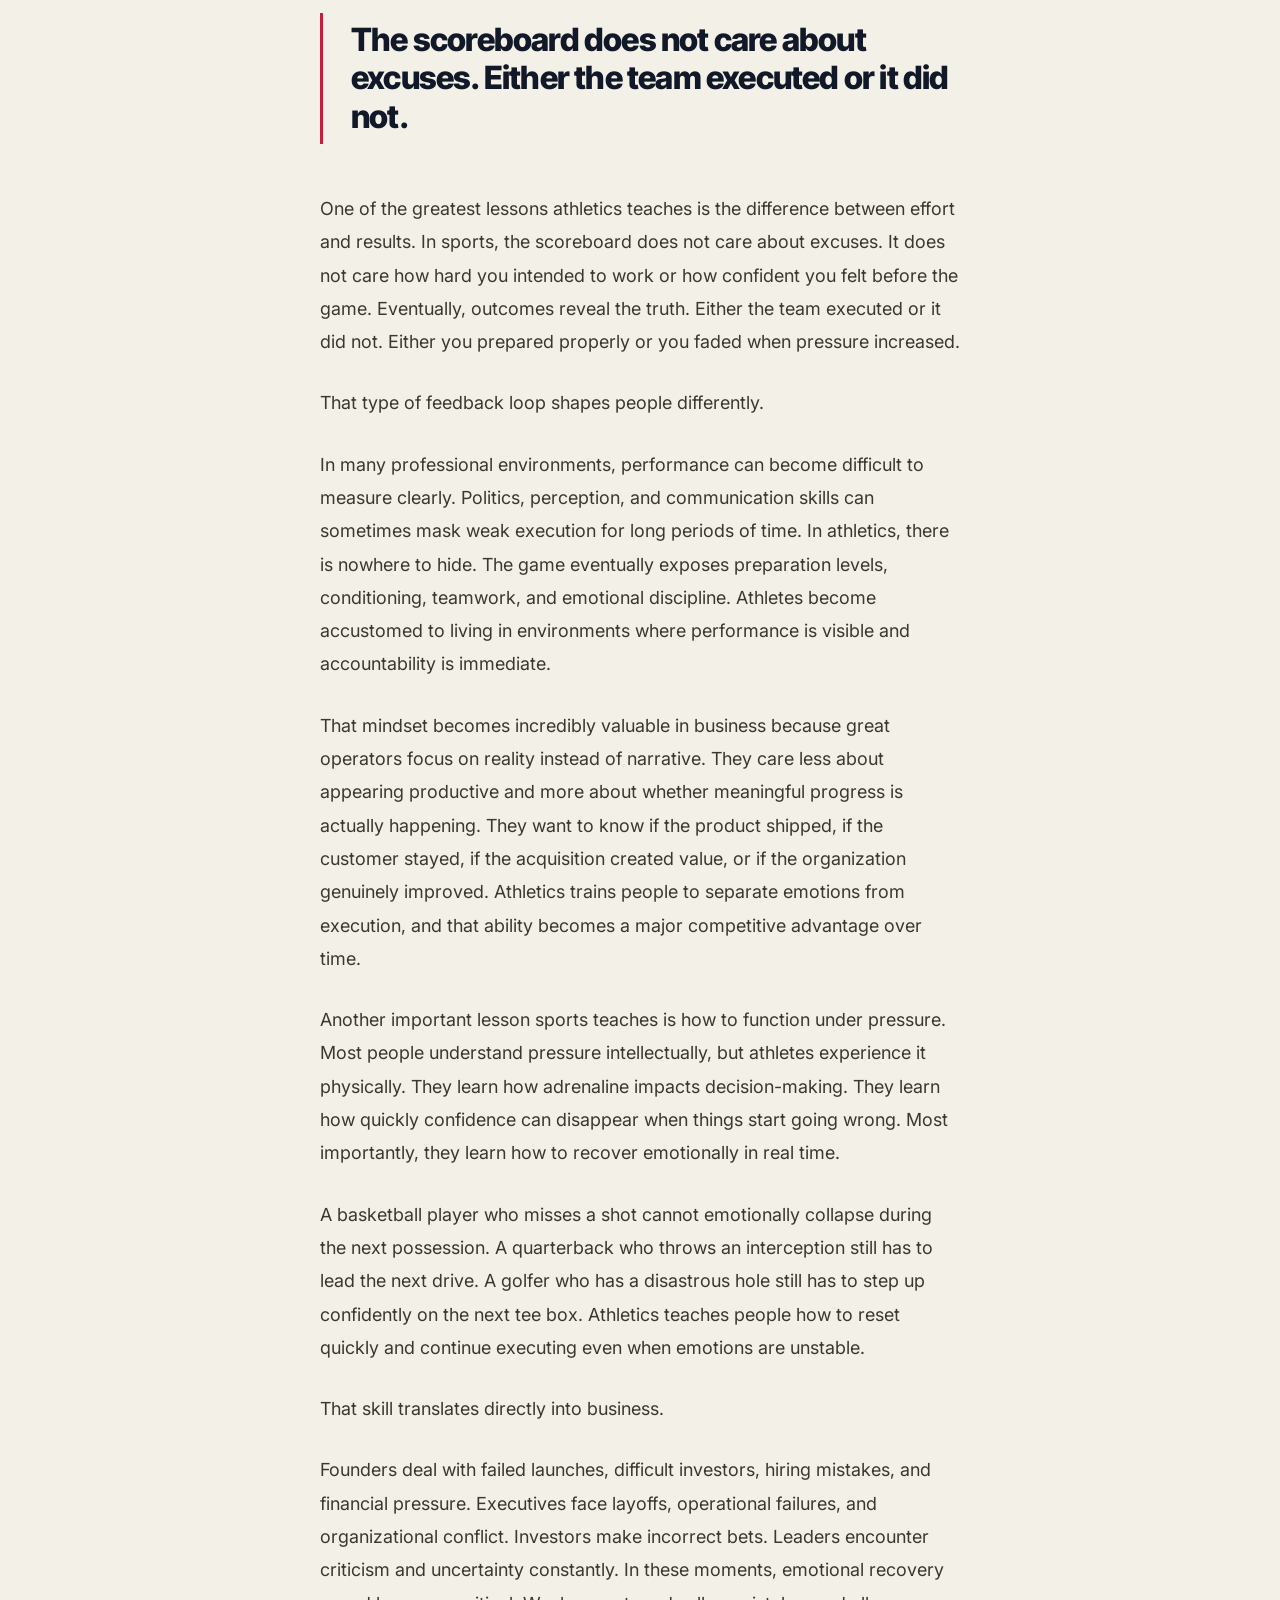
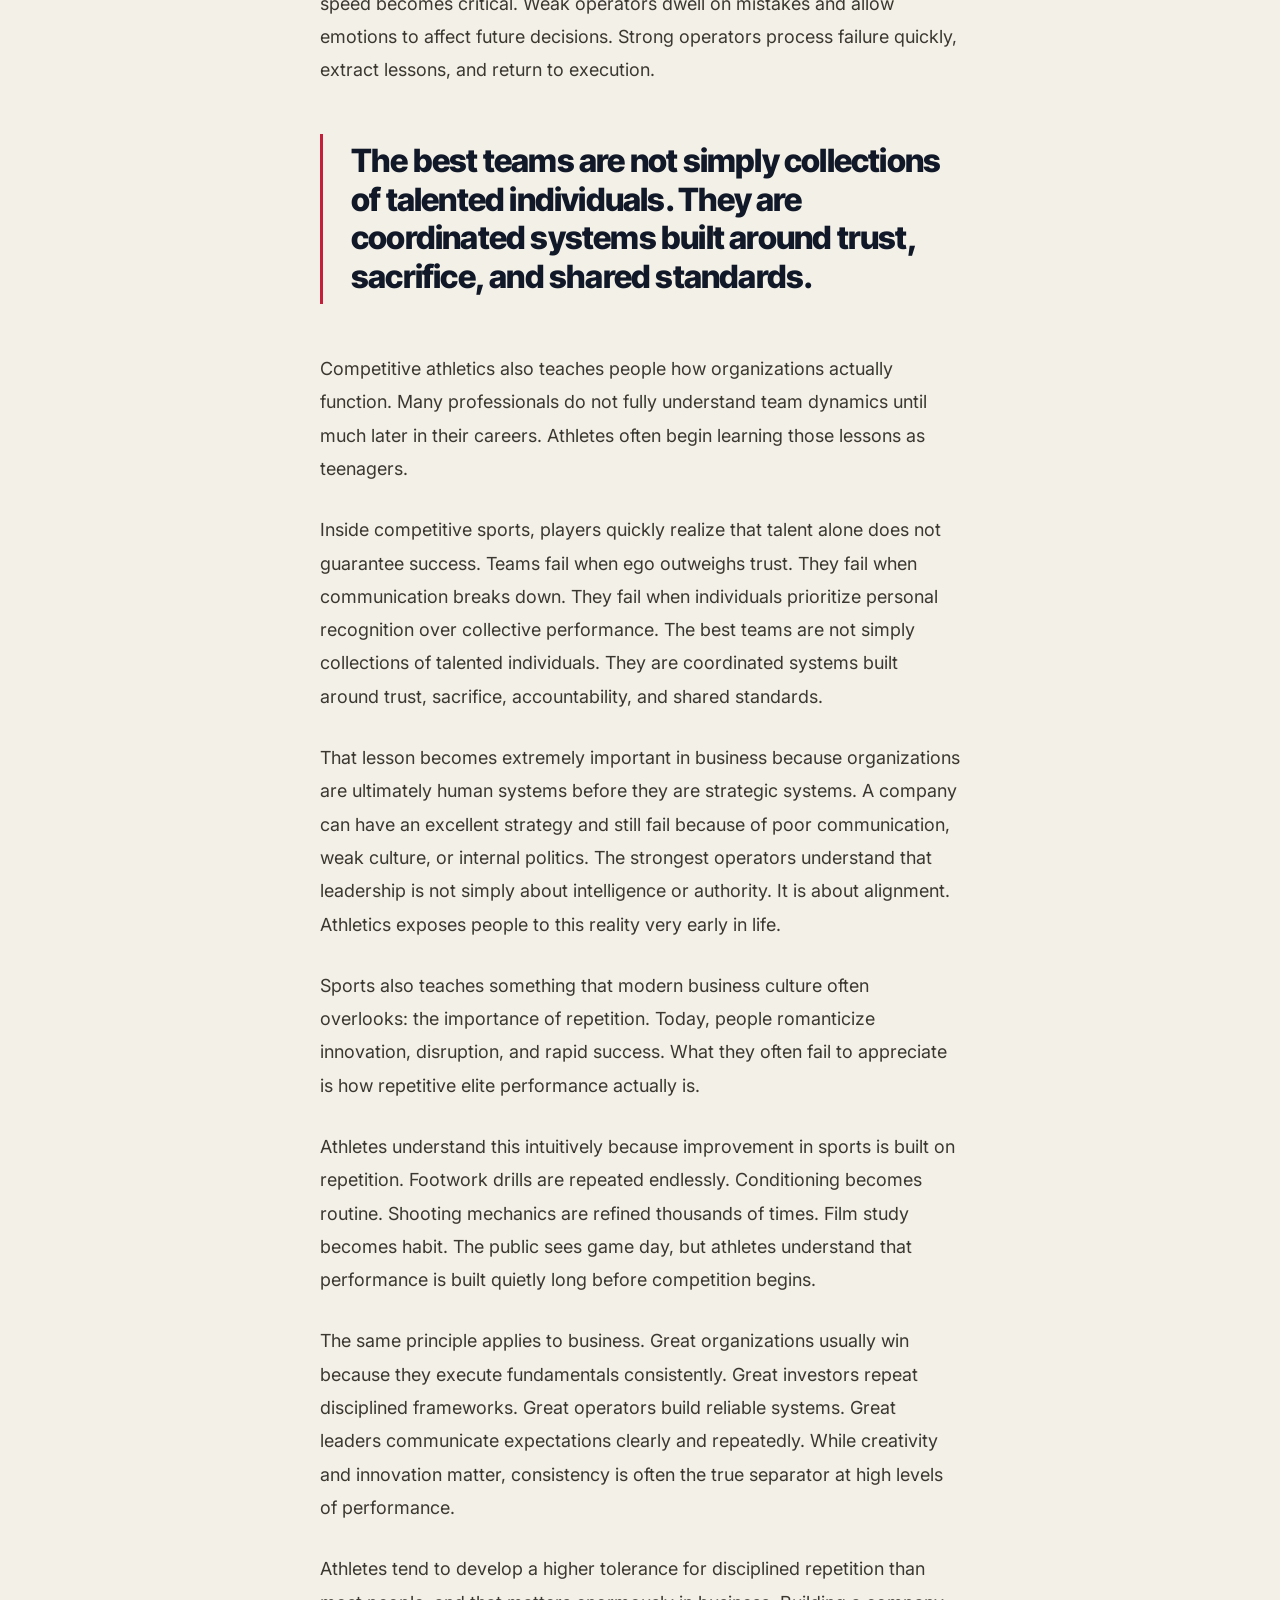
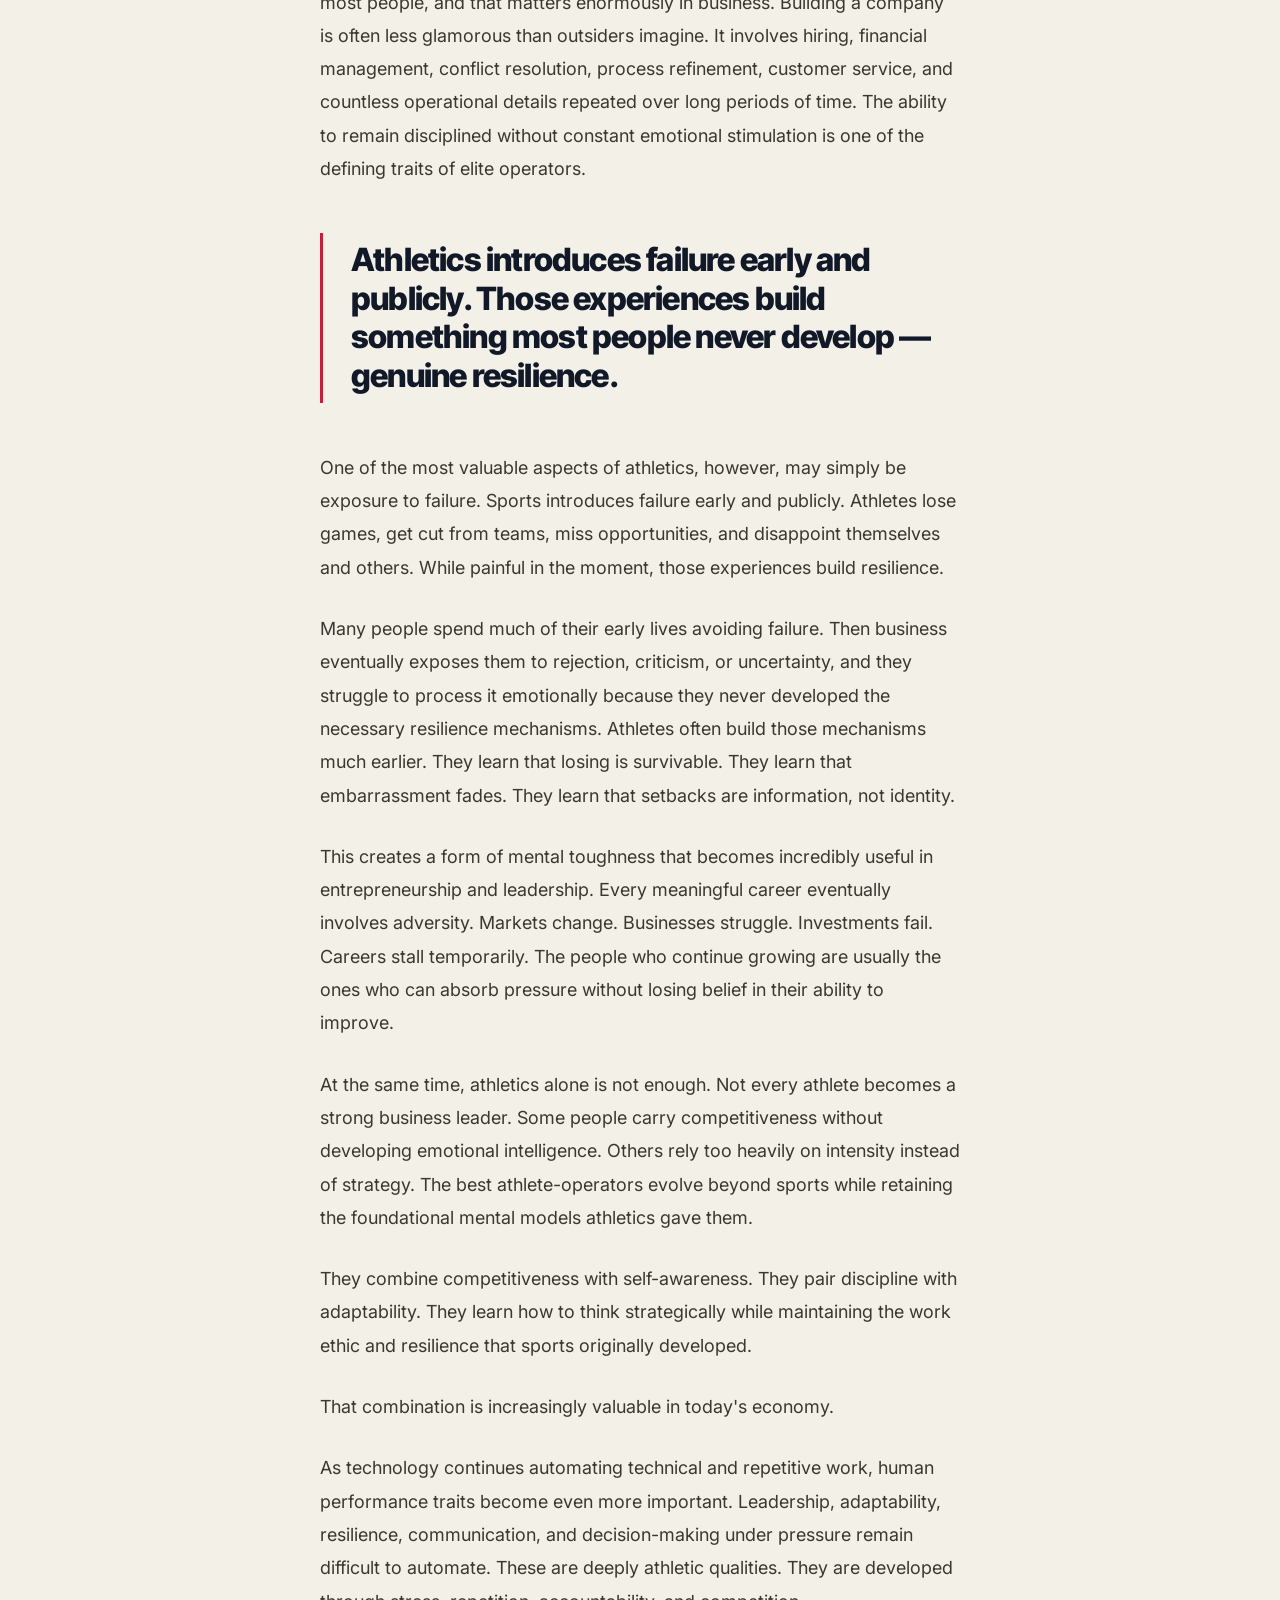
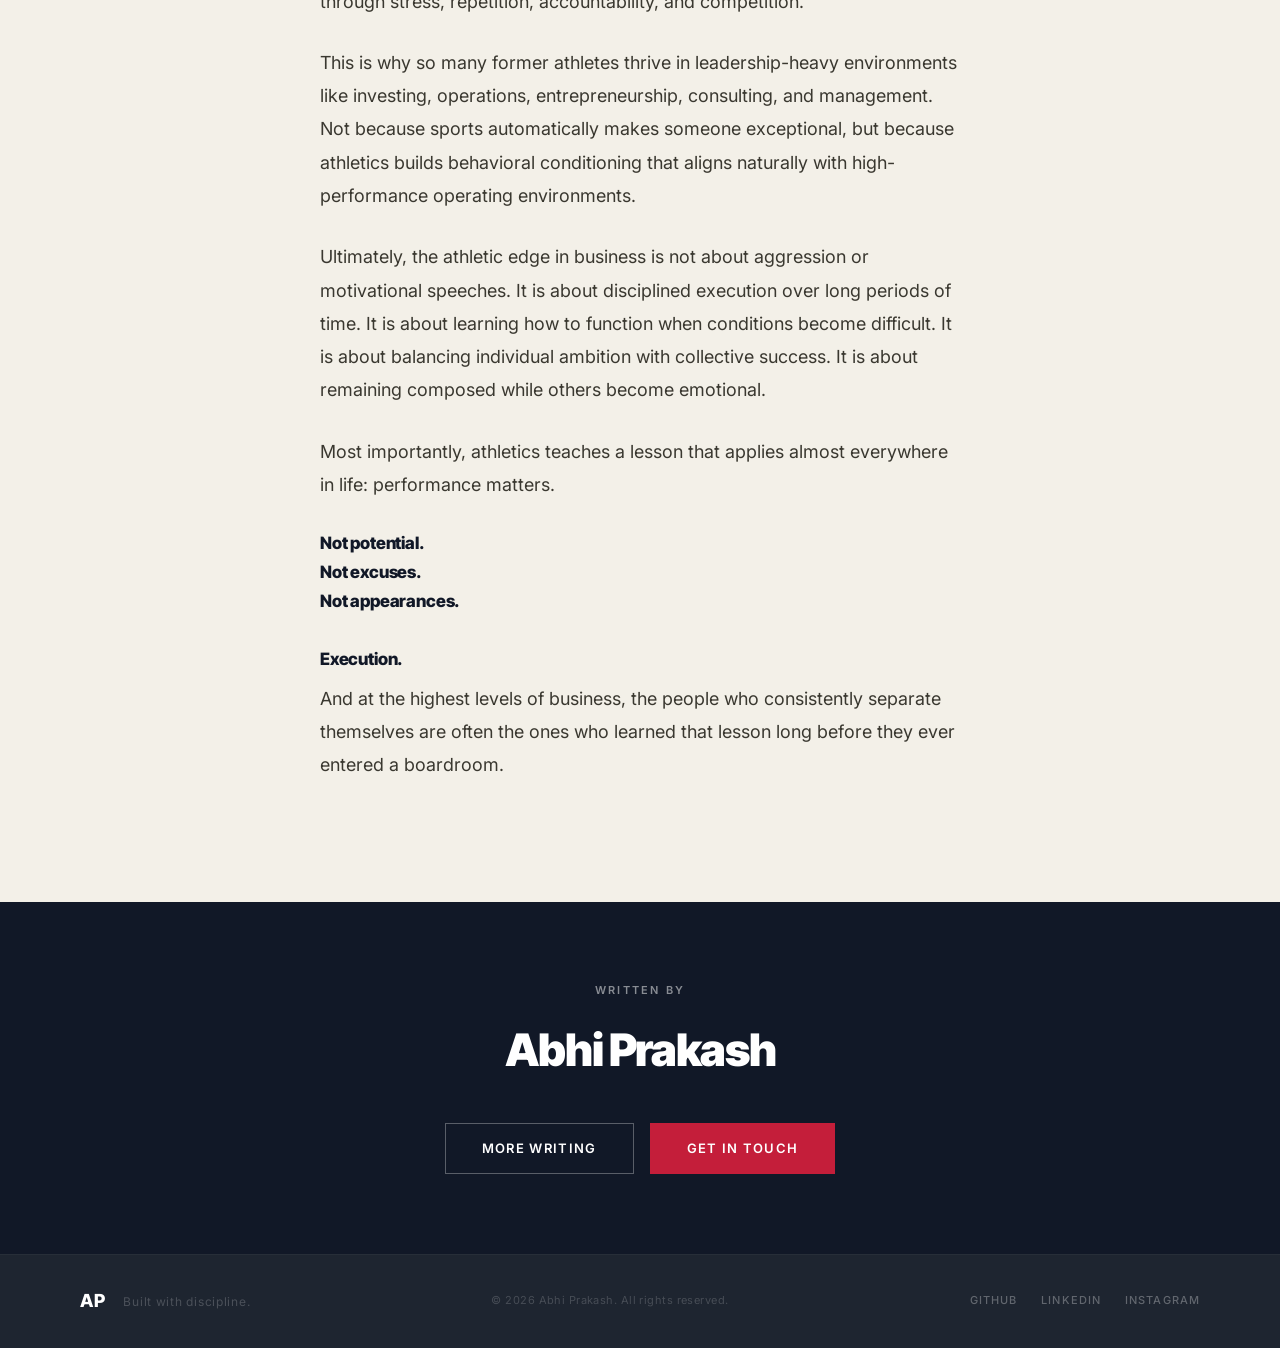
==== commit 07dac6e9: "Nav logo: ABHI PRAKASH wordmark in Inter Tight Switch nav logo from Great Vibes script to Inter Tigh" ====
--- a/athletic-edge.html
+++ b/athletic-edge.html
@@ -208,7 +208,7 @@
   <!-- ── NAV ── -->
   <header class="nav scrolled" id="nav">
     <div class="nav__inner">
-      <a href="index.html" class="nav__logo">Abhi Prakash</a>
+      <a href="index.html" class="nav__logo">ABHI PRAKASH</a>
       <nav class="nav__links" aria-label="Primary">
         <a href="index.html#story" class="nav__link">Story</a>
         <a href="index.html#ventures" class="nav__link">Ventures</a>
--- a/styles.css
+++ b/styles.css
@@ -136,12 +136,12 @@
   justify-content: space-between;
 }
 .nav__logo {
-  font-family: var(--font-signature);
-  font-weight: 400;
-  font-size: 1.875rem;
-  color: var(--white);
-  letter-spacing: 0;
-  line-height: 1;
+  font-family: var(--font-display);
+  font-weight: 800;
+  font-size: 0.9375rem;
+  color: var(--white);
+  letter-spacing: 0.14em;
+  text-transform: uppercase;
   transition: color 0.2s;
 }
 .nav__logo:hover { color: rgba(255,255,255,.7); }
@@ -365,6 +365,13 @@
   text-transform: uppercase;
   color: var(--gray-500);
   margin-top: 14px;
+}
+.story__photo-sig {
+  display: block;
+  width: 220px;
+  margin-top: 20px;
+  mix-blend-mode: multiply; /* removes white bg — ink sits on off-white naturally */
+  opacity: 0.82;
 }
 .story__headline {
   font-family: var(--font-display);
